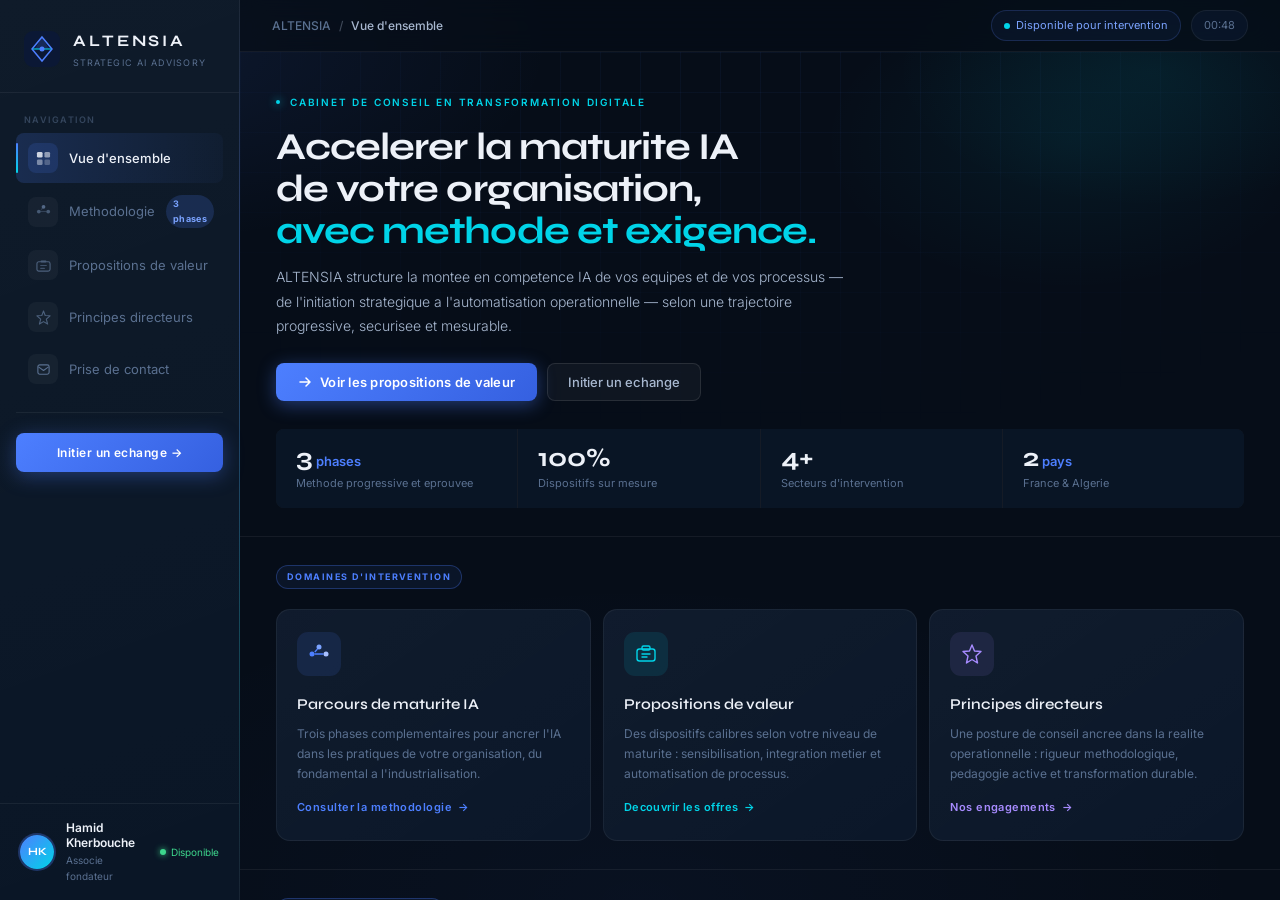
==== altensia_v2/index.html @ d97cfd28 "Add files via upload" ====
<!DOCTYPE html>
<html lang="fr">
<head>
  <meta charset="UTF-8" />
  <meta name="viewport" content="width=device-width, initial-scale=1.0" />
  <title>ALTENSIA — Intelligence Artificielle & Transformation Strategique</title>
  <meta name="description" content="Cabinet de conseil specialise en transformation digitale par l'intelligence artificielle. Accompagnement strategique, operationnel et pedagogique des organisations." />
  <link rel="preconnect" href="https://fonts.googleapis.com" />
  <link rel="preconnect" href="https://fonts.gstatic.com" crossorigin />
  <link href="https://fonts.googleapis.com/css2?family=Syne:wght@400;500;600;700;800&family=Inter:wght@300;400;500;600&display=swap" rel="stylesheet" />
  <link rel="stylesheet" href="style.css" />
</head>
<body>

  <!-- MOBILE HEADER -->
  <div class="mobile-header">
    <div class="mobile-logo">ALTENSIA</div>
    <button class="burger" onclick="toggleMobileMenu()" aria-label="Menu">
      <span></span><span></span><span></span>
    </button>
  </div>
  <div class="mobile-menu" id="mobile-menu">
    <div class="nav-item" onclick="goTo('accueil');closeMobileMenu()">
      <div class="nav-icon"><svg viewBox="0 0 16 16" fill="none"><rect x="1" y="1" width="6" height="6" rx="1.5" fill="currentColor" opacity="0.85"/><rect x="9" y="1" width="6" height="6" rx="1.5" fill="currentColor" opacity="0.55"/><rect x="1" y="9" width="6" height="6" rx="1.5" fill="currentColor" opacity="0.45"/><rect x="9" y="9" width="6" height="6" rx="1.5" fill="currentColor" opacity="0.25"/></svg></div>
      Vue d'ensemble
    </div>
    <div class="nav-item" onclick="goTo('parcours');closeMobileMenu()">
      <div class="nav-icon"><svg viewBox="0 0 16 16" fill="none"><circle cx="3" cy="8" r="2" fill="currentColor" opacity="0.7"/><circle cx="8" cy="3" r="2" fill="currentColor" opacity="0.9"/><circle cx="13" cy="8" r="2" fill="currentColor" opacity="0.7"/><line x1="5" y1="8" x2="11" y2="8" stroke="currentColor" stroke-width="1.2" opacity="0.4"/></svg></div>
      Methodologie
    </div>
    <div class="nav-item" onclick="goTo('offres');closeMobileMenu()">
      <div class="nav-icon"><svg viewBox="0 0 16 16" fill="none"><rect x="1" y="4" width="14" height="10" rx="2" stroke="currentColor" stroke-width="1.2" opacity="0.8"/><path d="M5 8h6M5 11h4" stroke="currentColor" stroke-width="1.2" stroke-linecap="round" opacity="0.6"/></svg></div>
      Propositions de valeur
    </div>
    <div class="nav-item" onclick="goTo('engagements');closeMobileMenu()">
      <div class="nav-icon"><svg viewBox="0 0 16 16" fill="none"><polygon points="8,1 9.8,5.8 15,6.2 11,9.8 12.4,15 8,12.4 3.6,15 5,9.8 1,6.2 6.2,5.8" stroke="currentColor" stroke-width="1.2" fill="none" opacity="0.8"/></svg></div>
      Principes directeurs
    </div>
    <div class="nav-item" onclick="goTo('contact');closeMobileMenu()">
      <div class="nav-icon"><svg viewBox="0 0 16 16" fill="none"><rect x="2" y="3" width="12" height="10" rx="2" stroke="currentColor" stroke-width="1.2"/><path d="M3 5.5L8 9L13 5.5" stroke="currentColor" stroke-width="1.2" stroke-linecap="round"/></svg></div>
      Prise de contact
    </div>
    <button class="mobile-menu-cta" onclick="goTo('contact');closeMobileMenu()">Initier un echange</button>
  </div>

  <div class="shell">

    <!-- SIDEBAR -->
    <nav class="sidebar">
      <div class="logo-zone" onclick="goTo('accueil')">
        <div class="logo-mark">
          <svg width="36" height="36" viewBox="0 0 36 36" fill="none">
            <rect width="36" height="36" rx="9" fill="#0B1835"/>
            <polygon points="18,6 28,18 18,30 8,18" fill="none" stroke="#4D7FFF" stroke-width="1.5"/>
            <polygon points="18,6 25,18 11,18" fill="#4D7FFF" opacity="0.18"/>
            <line x1="9" y1="18" x2="27" y2="18" stroke="#00D4E8" stroke-width="1.2" opacity="0.9"/>
            <circle cx="18" cy="18" r="2.5" fill="#4D7FFF"/>
          </svg>
        </div>
        <div>
          <div class="logo-name">ALTENSIA</div>
          <div class="logo-tagline">Strategic AI Advisory</div>
        </div>
      </div>

      <div class="nav-group">
        <div class="nav-group-label">Navigation</div>

        <div class="nav-item active" onclick="goTo('accueil',this)">
          <div class="nav-icon">
            <svg viewBox="0 0 16 16" fill="none"><rect x="1" y="1" width="6" height="6" rx="1.5" fill="currentColor" opacity="0.85"/><rect x="9" y="1" width="6" height="6" rx="1.5" fill="currentColor" opacity="0.55"/><rect x="1" y="9" width="6" height="6" rx="1.5" fill="currentColor" opacity="0.45"/><rect x="9" y="9" width="6" height="6" rx="1.5" fill="currentColor" opacity="0.25"/></svg>
          </div>
          Vue d'ensemble
        </div>

        <div class="nav-item" onclick="goTo('parcours',this)">
          <div class="nav-icon">
            <svg viewBox="0 0 16 16" fill="none"><circle cx="3" cy="8" r="2" fill="currentColor" opacity="0.7"/><circle cx="8" cy="3" r="2" fill="currentColor" opacity="0.9"/><circle cx="13" cy="8" r="2" fill="currentColor" opacity="0.7"/><line x1="5" y1="8" x2="11" y2="8" stroke="currentColor" stroke-width="1.2" opacity="0.4"/><line x1="5.5" y1="6" x2="7" y2="4.5" stroke="currentColor" stroke-width="1.2" opacity="0.4"/></svg>
          </div>
          Methodologie
          <span class="nav-badge">3 phases</span>
        </div>

        <div class="nav-item" onclick="goTo('offres',this)">
          <div class="nav-icon">
            <svg viewBox="0 0 16 16" fill="none"><rect x="1" y="4" width="14" height="10" rx="2" stroke="currentColor" stroke-width="1.2" opacity="0.8"/><path d="M5 8h6M5 11h4" stroke="currentColor" stroke-width="1.2" stroke-linecap="round" opacity="0.6"/><rect x="5" y="2" width="6" height="3" rx="1" fill="currentColor" opacity="0.4"/></svg>
          </div>
          Propositions de valeur
        </div>

        <div class="nav-item" onclick="goTo('engagements',this)">
          <div class="nav-icon">
            <svg viewBox="0 0 16 16" fill="none"><polygon points="8,1 9.8,5.8 15,6.2 11,9.8 12.4,15 8,12.4 3.6,15 5,9.8 1,6.2 6.2,5.8" stroke="currentColor" stroke-width="1.2" stroke-linejoin="round" fill="none" opacity="0.8"/></svg>
          </div>
          Principes directeurs
        </div>

        <div class="nav-item" onclick="goTo('contact',this)">
          <div class="nav-icon">
            <svg viewBox="0 0 16 16" fill="none"><rect x="2" y="3" width="12" height="10" rx="2" stroke="currentColor" stroke-width="1.2"/><path d="M3 5.5L8 9L13 5.5" stroke="currentColor" stroke-width="1.2" stroke-linecap="round" stroke-linejoin="round"/></svg>
          </div>
          Prise de contact
        </div>
      </div>

      <div class="sidebar-divider"></div>

      <button class="sidebar-cta" onclick="goTo('contact')">Initier un echange &rarr;</button>

      <div class="sidebar-footer">
        <div class="avatar">HK</div>
        <div>
          <div class="footer-name">Hamid Kherbouche</div>
          <div class="footer-role">Associe fondateur</div>
        </div>
        <div class="footer-status">Disponible</div>
      </div>
    </nav>

    <!-- MAIN -->
    <div class="main">

      <!-- TOPBAR -->
      <div class="topbar">
        <div class="topbar-breadcrumb">
          <span style="color:var(--muted)">ALTENSIA</span>
          <span class="sep">/</span>
          <span id="breadcrumb-page">Vue d'ensemble</span>
        </div>
        <div class="topbar-actions">
          <div class="topbar-pill">
            <div class="pulse"></div>
            Disponible pour intervention
          </div>
          <div class="topbar-pill" style="color:var(--muted);border-color:var(--line);">
            <span id="topbar-time">--:--</span>
          </div>
        </div>
      </div>

      <div class="content">

        <!-- ══════════════════════════════════
             PAGE : VUE D'ENSEMBLE
        ══════════════════════════════════ -->
        <div class="page active" id="page-accueil">

          <div class="hero">
            <div class="hero-mesh"></div>
            <div class="hero-glow"></div>
            <div class="hero-eyebrow">
              <div class="hero-eyebrow-dot"></div>
              Cabinet de conseil en transformation digitale
            </div>
            <h1 class="hero-title">
              Accelerer la maturite IA<br>
              de votre organisation,<br>
              <span class="accent-cyan">avec methode et exigence.</span>
            </h1>
            <p class="hero-sub">
              ALTENSIA structure la montee en competence IA de vos equipes et de vos processus — de l'initiation strategique a l'automatisation operationnelle — selon une trajectoire progressive, securisee et mesurable.
            </p>
            <div class="hero-actions">
              <button class="btn-primary" onclick="goTo('offres')">
                <svg width="14" height="14" viewBox="0 0 14 14" fill="none"><path d="M2 7h10M8 3l4 4-4 4" stroke="white" stroke-width="1.5" stroke-linecap="round" stroke-linejoin="round"/></svg>
                Voir les propositions de valeur
              </button>
              <button class="btn-ghost" onclick="goTo('contact')">Initier un echange</button>
            </div>
            <div class="hero-kpi">
              <div class="kpi-item">
                <div><span class="kpi-val">3</span><span class="kpi-unit"> phases</span></div>
                <div class="kpi-label">Methode progressive et eprouvee</div>
              </div>
              <div class="kpi-item">
                <div><span class="kpi-val">100%</span></div>
                <div class="kpi-label">Dispositifs sur mesure</div>
              </div>
              <div class="kpi-item">
                <div><span class="kpi-val">4+</span></div>
                <div class="kpi-label">Secteurs d'intervention</div>
              </div>
              <div class="kpi-item">
                <div><span class="kpi-val">2</span><span class="kpi-unit"> pays</span></div>
                <div class="kpi-label">France & Algerie</div>
              </div>
            </div>
          </div>

          <div class="section">
            <div class="sec-header">
              <div class="sec-tag">Domaines d'intervention</div>
            </div>
            <div class="grid-3">
              <div class="xcard c1" onclick="goTo('parcours')">
                <div class="xcard-ico" style="background:rgba(77,127,255,0.12);">
                  <svg width="22" height="22" viewBox="0 0 22 22" fill="none"><circle cx="4" cy="11" r="2.5" fill="#4D7FFF"/><circle cx="11" cy="4" r="2.5" fill="#7BA3FF"/><circle cx="18" cy="11" r="2.5" fill="#A8C0FF"/><line x1="6.5" y1="11" x2="15.5" y2="11" stroke="#4D7FFF" stroke-width="1.3"/><line x1="6.8" y1="9" x2="9.5" y2="6" stroke="#4D7FFF" stroke-width="1.3"/></svg>
                </div>
                <div class="xcard-title">Parcours de maturite IA</div>
                <div class="xcard-desc">Trois phases complementaires pour ancrer l'IA dans les pratiques de votre organisation, du fondamental a l'industrialisation.</div>
                <div class="xcard-cta" style="color:var(--primary);">Consulter la methodologie <span>&#8594;</span></div>
              </div>
              <div class="xcard c2" onclick="goTo('offres')">
                <div class="xcard-ico" style="background:rgba(0,212,232,0.10);">
                  <svg width="22" height="22" viewBox="0 0 22 22" fill="none"><rect x="2" y="6" width="18" height="12" rx="2.5" stroke="#00D4E8" stroke-width="1.4"/><path d="M7 11h8M7 14h5" stroke="#00D4E8" stroke-width="1.4" stroke-linecap="round"/><rect x="7" y="3" width="8" height="4" rx="1.5" fill="none" stroke="#00D4E8" stroke-width="1.4"/></svg>
                </div>
                <div class="xcard-title">Propositions de valeur</div>
                <div class="xcard-desc">Des dispositifs calibres selon votre niveau de maturite : sensibilisation, integration metier et automatisation de processus.</div>
                <div class="xcard-cta" style="color:var(--cyan);">Decouvrir les offres <span>&#8594;</span></div>
              </div>
              <div class="xcard c3" onclick="goTo('engagements')">
                <div class="xcard-ico" style="background:rgba(167,139,255,0.10);">
                  <svg width="22" height="22" viewBox="0 0 22 22" fill="none"><polygon points="11,2 13.5,8 20,8.5 15,13 16.5,20 11,16.5 5.5,20 7,13 2,8.5 8.5,8" stroke="#A78BFF" stroke-width="1.4" stroke-linejoin="round" fill="none"/></svg>
                </div>
                <div class="xcard-title">Principes directeurs</div>
                <div class="xcard-desc">Une posture de conseil ancree dans la realite operationnelle : rigueur methodologique, pedagogie active et transformation durable.</div>
                <div class="xcard-cta" style="color:#A78BFF;">Nos engagements <span>&#8594;</span></div>
              </div>
            </div>
          </div>

          <div class="section">
            <div class="sec-header">
              <div class="sec-tag">Approche strategique</div>
            </div>
            <div class="approach-card">
              <div class="approach-title">Une trajectoire de transformation progressive et securisee</div>
              <div class="approach-desc">
                ALTENSIA structure l'integration de l'IA comme un processus de transformation organisationnelle — pas comme un simple deploiement technologique. Chaque intervention est concue pour generer des effets durables sur les pratiques, les competences et la performance collective.
              </div>
              <div class="steps-row">
                <div class="step-item">
                  <div class="step-num" style="color:var(--primary);">01 &mdash; INITIATION</div>
                  <div class="step-name">Sensibilisation strategique</div>
                  <div class="step-sub">Comprendre & acculturer</div>
                </div>
                <div class="step-item" style="background:rgba(77,127,255,0.05);">
                  <div class="step-num" style="color:var(--cyan);">02 &mdash; INTEGRATION</div>
                  <div class="step-name">Inscription metier</div>
                  <div class="step-sub">Appliquer & mesurer</div>
                </div>
                <div class="step-item">
                  <div class="step-num" style="color:#A78BFF;">03 &mdash; AUTOMATISATION</div>
                  <div class="step-name">Industrialisation</div>
                  <div class="step-sub">Transformer & performer</div>
                </div>
              </div>
            </div>
          </div>

        </div>

        <!-- ══════════════════════════════════
             PAGE : METHODOLOGIE
        ══════════════════════════════════ -->
        <div class="page" id="page-parcours">

          <div class="hero" style="padding:30px 36px 24px;">
            <div class="hero-mesh"></div>
            <div class="hero-eyebrow"><div class="hero-eyebrow-dot"></div>Methodologie propriataire</div>
            <h1 class="hero-title" style="font-size:30px;">Le parcours IA en <span class="accent">3 phases</span> complementaires</h1>
            <p class="hero-sub" style="margin-bottom:0;">Une progression rigoureuse pour faire de l'IA un vecteur de comprehension, d'efficience et de transformation organisationnelle durable.</p>
          </div>

          <div class="section">
            <div class="sec-header"><div class="sec-tag">Phases de maturite</div></div>
            <div class="level-grid">

              <div class="level-card">
                <div class="level-head" style="border-top:3px solid var(--primary);">
                  <div class="level-head-glow" style="background:var(--primary);"></div>
                  <div class="level-num" style="color:var(--primary);">PHASE 01 &mdash; INITIATION</div>
                  <div class="level-name">Sensibilisation strategique</div>
                  <div class="level-desc">Poser les fondations cognitives et organisationnelles pour une adoption eclairee et securisee de l'IA.</div>
                </div>
                <div class="level-body">
                  <div class="deliverable"><div class="d-dot" style="background:var(--primary);"></div>Fondamentaux de l'intelligence artificielle appliquee</div>
                  <div class="deliverable"><div class="d-dot" style="background:var(--primary);"></div>Cartographie des usages a fort potentiel</div>
                  <div class="deliverable"><div class="d-dot" style="background:var(--primary);"></div>Cadre ethique, juridique et de gouvernance</div>
                  <div class="deliverable"><div class="d-dot" style="background:var(--primary);"></div>Premiers cas d'usage securises et documentes</div>
                </div>
                <div class="level-foot">
                  <div class="level-badge" style="background:rgba(77,127,255,0.12);color:var(--primary-2);">
                    <svg width="10" height="10" viewBox="0 0 10 10" fill="none"><circle cx="5" cy="5" r="4" stroke="currentColor" stroke-width="1.2"/></svg>
                    Niveau 1 — Fondations
                  </div>
                </div>
              </div>

              <div class="level-card featured">
                <div class="level-head" style="border-top:3px solid var(--cyan);">
                  <div class="level-head-glow" style="background:var(--cyan);"></div>
                  <div class="level-num" style="color:var(--cyan);">PHASE 02 &mdash; INTEGRATION</div>
                  <div class="level-name">Inscription metier</div>
                  <div class="level-desc">Ancrer l'IA dans les processus operationnels de facon concrete, maitrisee et generatrice de valeur mesurable.</div>
                </div>
                <div class="level-body">
                  <div class="deliverable"><div class="d-dot" style="background:var(--cyan);"></div>Identification des taches a haute valeur ajoutee IA</div>
                  <div class="deliverable"><div class="d-dot" style="background:var(--cyan);"></div>Co-construction de cas d'usage metiers</div>
                  <div class="deliverable"><div class="d-dot" style="background:var(--cyan);"></div>Gains de productivite individuels et collectifs</div>
                  <div class="deliverable"><div class="d-dot" style="background:var(--cyan);"></div>Protocoles d'usage encadres et auditables</div>
                </div>
                <div class="level-foot">
                  <div class="level-badge" style="background:rgba(0,212,232,0.12);color:var(--cyan-2);">
                    <svg width="10" height="10" viewBox="0 0 10 10" fill="none"><circle cx="5" cy="5" r="4" stroke="currentColor" stroke-width="1.2"/><circle cx="5" cy="5" r="2" fill="currentColor"/></svg>
                    Niveau 2 — Integration
                  </div>
                </div>
              </div>

              <div class="level-card">
                <div class="level-head" style="border-top:3px solid #A78BFF;">
                  <div class="level-head-glow" style="background:#A78BFF;"></div>
                  <div class="level-num" style="color:#A78BFF;">PHASE 03 &mdash; AUTOMATISATION</div>
                  <div class="level-name">Industrialisation IA</div>
                  <div class="level-desc">Transformer les processus structurants en leviers durables de performance, de qualite et d'efficience operationnelle.</div>
                </div>
                <div class="level-body">
                  <div class="deliverable"><div class="d-dot" style="background:#A78BFF;"></div>Identification des processus automatisables prioritaires</div>
                  <div class="deliverable"><div class="d-dot" style="background:#A78BFF;"></div>Architecture de workflows intelligents et supervises</div>
                  <div class="deliverable"><div class="d-dot" style="background:#A78BFF;"></div>Dispositifs de mesure des gains et KPIs</div>
                  <div class="deliverable"><div class="d-dot" style="background:#A78BFF;"></div>Plan de deploiement et de montee en charge</div>
                </div>
                <div class="level-foot">
                  <div class="level-badge" style="background:rgba(167,139,255,0.12);color:#C4B0FF;">
                    <svg width="10" height="10" viewBox="0 0 10 10" fill="none"><polygon points="5,1 9,9 1,9" stroke="currentColor" stroke-width="1.2" fill="none"/></svg>
                    Niveau 3 — Industrialisation
                  </div>
                </div>
              </div>

            </div>

            <div class="maturity-track">
              <div class="maturity-seg">
                <div class="maturity-label" style="color:var(--primary);">Initiation</div>
                <div class="maturity-sub">Comprendre & poser les bases</div>
              </div>
              <div class="maturity-arrow">&#8250;</div>
              <div class="maturity-seg" style="background:rgba(0,212,232,0.04);">
                <div class="maturity-label" style="color:var(--cyan);">Integration</div>
                <div class="maturity-sub">Inscrire dans les metiers</div>
              </div>
              <div class="maturity-arrow">&#8250;</div>
              <div class="maturity-seg">
                <div class="maturity-label" style="color:#A78BFF;">Automatisation</div>
                <div class="maturity-sub">Industrialiser & performer</div>
              </div>
            </div>
          </div>

        </div>

        <!-- ══════════════════════════════════
             PAGE : PROPOSITIONS DE VALEUR
        ══════════════════════════════════ -->
        <div class="page" id="page-offres">

          <div class="hero" style="padding:30px 36px 24px;">
            <div class="hero-mesh"></div>
            <div class="hero-eyebrow"><div class="hero-eyebrow-dot"></div>Propositions de valeur</div>
            <h1 class="hero-title" style="font-size:30px;">Choisissez votre <span class="accent">niveau d'engagement</span></h1>
            <p class="hero-sub" style="margin-bottom:0;">Chaque dispositif est calibre en fonction de votre maturite IA et peut s'inscrire dans un parcours d'acceleration sur mesure.</p>
          </div>

          <div class="section">
            <div class="sec-header"><div class="sec-tag">3 dispositifs</div></div>
            <div class="offer-grid">

              <div class="offer-card">
                <div class="offer-head">
                  <div class="offer-tier" style="color:var(--primary-2);">DISPOSITIF 01</div>
                  <div class="offer-name">Initiation</div>
                  <div class="offer-tagline">Construire les fondations cognitives et organisationnelles d'une adoption eclairee de l'IA</div>
                </div>
                <div class="offer-body">
                  <div class="deliverable-check"><div class="check-ico" style="background:rgba(77,127,255,0.15);color:var(--primary);">&#10003;</div>Fondamentaux et taxonomie de l'IA</div>
                  <div class="deliverable-check"><div class="check-ico" style="background:rgba(77,127,255,0.15);color:var(--primary);">&#10003;</div>Sensibilisation et acculturation des equipes</div>
                  <div class="deliverable-check"><div class="check-ico" style="background:rgba(77,127,255,0.15);color:var(--primary);">&#10003;</div>Detection des opportunites terrain</div>
                  <div class="deliverable-check"><div class="check-ico" style="background:rgba(77,127,255,0.15);color:var(--primary);">&#10003;</div>Cadre ethique et conformite</div>
                </div>
                <div class="offer-foot">
                  <button class="btn-offer-ghost" onclick="goTo('contact')">En savoir plus</button>
                </div>
              </div>

              <div class="offer-card featured">
                <div class="offer-head">
                  <div class="offer-most">Dispositif le plus sollicite</div>
                  <div class="offer-tier" style="color:white;background:var(--primary);display:inline-block;padding:3px 10px;border-radius:20px;font-size:9px;">DISPOSITIF 02</div>
                  <div class="offer-name" style="margin-top:8px;">Integration</div>
                  <div class="offer-tagline">Faire de l'IA un levier concret d'efficience et de creation de valeur dans les pratiques metier</div>
                </div>
                <div class="offer-body">
                  <div class="deliverable-check"><div class="check-ico" style="background:rgba(0,212,232,0.12);color:var(--cyan);">&#10003;</div>Identification des usages a fort ROI</div>
                  <div class="deliverable-check"><div class="check-ico" style="background:rgba(0,212,232,0.12);color:var(--cyan);">&#10003;</div>Co-construction de cas d'usage metiers</div>
                  <div class="deliverable-check"><div class="check-ico" style="background:rgba(0,212,232,0.12);color:var(--cyan);">&#10003;</div>Gain de productivite individuel et collectif</div>
                  <div class="deliverable-check"><div class="check-ico" style="background:rgba(0,212,232,0.12);color:var(--cyan);">&#10003;</div>Protocoles d'usage encadres et mesures</div>
                </div>
                <div class="offer-foot">
                  <button class="btn-offer-primary" onclick="goTo('contact')">Engager ce parcours</button>
                </div>
              </div>

              <div class="offer-card">
                <div class="offer-head">
                  <div class="offer-tier" style="color:#C4B0FF;">DISPOSITIF 03</div>
                  <div class="offer-name">Automatisation</div>
                  <div class="offer-tagline">Industrialiser les processus a fort potentiel en leviers durables de performance et de competitivite</div>
                </div>
                <div class="offer-body">
                  <div class="deliverable-check"><div class="check-ico" style="background:rgba(167,139,255,0.12);color:#A78BFF;">&#10003;</div>Audit des processus automatisables</div>
                  <div class="deliverable-check"><div class="check-ico" style="background:rgba(167,139,255,0.12);color:#A78BFF;">&#10003;</div>Architecture de workflows intelligents</div>
                  <div class="deliverable-check"><div class="check-ico" style="background:rgba(167,139,255,0.12);color:#A78BFF;">&#10003;</div>Dispositifs de mesure et KPIs</div>
                  <div class="deliverable-check"><div class="check-ico" style="background:rgba(167,139,255,0.12);color:#A78BFF;">&#10003;</div>Plan de deploiement et de gouvernance</div>
                </div>
                <div class="offer-foot">
                  <button class="btn-offer-ghost" onclick="goTo('contact')">En savoir plus</button>
                </div>
              </div>

            </div>
          </div>

        </div>

        <!-- ══════════════════════════════════
             PAGE : PRINCIPES DIRECTEURS
        ══════════════════════════════════ -->
        <div class="page" id="page-engagements">

          <div class="hero" style="padding:30px 36px 24px;">
            <div class="hero-mesh"></div>
            <div class="hero-eyebrow"><div class="hero-eyebrow-dot"></div>Posture de conseil</div>
            <h1 class="hero-title" style="font-size:30px;">Ce qui nous <span class="accent">distingue</span></h1>
            <p class="hero-sub" style="margin-bottom:0;">Une approche de conseil rigoureuse, structuree autour de l'impact operationnel reel et de la transformation durable des organisations.</p>
          </div>

          <div class="section">
            <div class="sec-header"><div class="sec-tag">Nos engagements</div></div>
            <div class="eng-grid">

              <div class="eng-card" style="--eng-color:var(--primary);">
                <div class="eng-ico" style="background:rgba(77,127,255,0.10);">
                  <svg width="20" height="20" viewBox="0 0 20 20" fill="none"><rect x="2" y="4" width="16" height="12" rx="2" stroke="#4D7FFF" stroke-width="1.4"/><path d="M6 9h8M6 12h5" stroke="#4D7FFF" stroke-width="1.4" stroke-linecap="round"/></svg>
                </div>
                <div>
                  <div class="eng-name">Pedagogie operationnelle</div>
                  <div class="eng-desc">Nos interventions allient rigueur strategique et pragmatisme operationnel. Chaque livrable est actionnable immediatement par vos equipes.</div>
                </div>
              </div>

              <div class="eng-card" style="--eng-color:var(--cyan);">
                <div class="eng-ico" style="background:rgba(0,212,232,0.08);">
                  <svg width="20" height="20" viewBox="0 0 20 20" fill="none"><path d="M10 2L18 18H2L10 2Z" stroke="#00D4E8" stroke-width="1.4" stroke-linejoin="round"/><path d="M10 8v5" stroke="#00D4E8" stroke-width="1.4" stroke-linecap="round"/><circle cx="10" cy="15" r="0.8" fill="#00D4E8"/></svg>
                </div>
                <div>
                  <div class="eng-name">Adoption progressive et securisee</div>
                  <div class="eng-desc">Nous concevons des trajectoires de transformation qui respectent le rythme de vos organisations, sans disruption des pratiques etablies.</div>
                </div>
              </div>

              <div class="eng-card" style="--eng-color:#A78BFF;">
                <div class="eng-ico" style="background:rgba(167,139,255,0.08);">
                  <svg width="20" height="20" viewBox="0 0 20 20" fill="none"><circle cx="10" cy="10" r="7" stroke="#A78BFF" stroke-width="1.4"/><path d="M7 10l2.5 2.5L13 8" stroke="#A78BFF" stroke-width="1.4" stroke-linecap="round" stroke-linejoin="round"/></svg>
                </div>
                <div>
                  <div class="eng-name">Alignement strategique terrain</div>
                  <div class="eng-desc">Chaque dispositif est construit sur une comprehension fine de vos enjeux reels, de votre culture organisationnelle et de vos contraintes operationnelles.</div>
                </div>
              </div>

              <div class="eng-card" style="--eng-color:var(--amber);">
                <div class="eng-ico" style="background:rgba(245,166,35,0.08);">
                  <svg width="20" height="20" viewBox="0 0 20 20" fill="none"><path d="M10 2C6 2 2 6 2 10s4 8 8 8 8-4 8-8" stroke="#F5A623" stroke-width="1.4" stroke-linecap="round"/><path d="M14 2l4 4-4 4" stroke="#F5A623" stroke-width="1.4" stroke-linecap="round" stroke-linejoin="round"/></svg>
                </div>
                <div>
                  <div class="eng-name">Transformation organisationnelle durable</div>
                  <div class="eng-desc">Notre ambition n'est pas la formation ponctuelle, mais l'ancrage durable de nouvelles capacites organisationnelles et de nouveaux modes de travail.</div>
                </div>
              </div>

            </div>

            <div class="cta-strip">
              <div class="cta-text">Pret a construire un <strong>dispositif d'acceleration IA</strong> aligne sur vos enjeux strategiques et votre niveau de maturite ?</div>
              <button class="btn-primary" onclick="goTo('contact')">Initier un echange &rarr;</button>
            </div>
          </div>

        </div>

        <!-- ══════════════════════════════════
             PAGE : PRISE DE CONTACT
        ══════════════════════════════════ -->
        <div class="page" id="page-contact">

          <div class="hero" style="padding:30px 36px 24px;">
            <div class="hero-mesh"></div>
            <div class="hero-eyebrow"><div class="hero-eyebrow-dot"></div>Prise de contact</div>
            <h1 class="hero-title" style="font-size:30px;">Construisons votre <span class="accent">dispositif ensemble</span></h1>
            <p class="hero-sub" style="margin-bottom:0;">Decrivez votre contexte organisationnel et vos enjeux — nous revenons vers vous sous 24 heures avec une proposition adaptee.</p>
          </div>

          <div class="section">
            <div class="sec-header"><div class="sec-tag">Contact direct</div></div>
            <div class="contact-layout">

              <div class="contact-info">
                <div class="contact-info-hero">
                  <div class="contact-av">
                    <svg width="24" height="24" viewBox="0 0 38 38" fill="none"><polygon points="19,7 30,19 19,31 8,19" fill="none" stroke="#4D7FFF" stroke-width="1.5"/><polygon points="19,7 26,19 12,19" fill="#4D7FFF" opacity="0.28"/><line x1="10" y1="19" x2="28" y2="19" stroke="#00D4E8" stroke-width="1.2" opacity="0.9"/><circle cx="19" cy="19" r="2.2" fill="#4D7FFF"/></svg>
                  </div>
                  <div>
                    <div class="contact-name">Hamid Kherbouche</div>
                    <div class="contact-role">Associe fondateur &mdash; ALTENSIA</div>
                  </div>
                </div>
                <div class="contact-rows">
                  <div class="contact-row">
                    <div><div class="contact-lbl">Email professionnel</div><div class="contact-val">hamid.kherbouche@altensia.fr</div></div>
                  </div>
                  <div class="contact-row">
                    <div><div class="contact-lbl">Mobile France</div><div class="contact-val">+33 6 58 08 99 82</div></div>
                  </div>
                  <div class="contact-row">
                    <div><div class="contact-lbl">Mobile Algerie</div><div class="contact-val">+213 557 66 17 38</div></div>
                  </div>
                  <div class="contact-row">
                    <div><div class="contact-lbl">Site institutionnel</div><div class="contact-val">www.altensia.fr</div></div>
                  </div>
                  <div class="contact-row">
                    <div><div class="contact-lbl">Zones d'intervention</div><div class="contact-val">France &mdash; Algerie &mdash; International</div></div>
                  </div>
                </div>
              </div>

              <div class="contact-form">
                <div class="form-title">Soumettre une demande</div>
                <form id="contact-form">
                  <label class="field-label">Interlocuteur</label>
                  <input class="field-input" name="name" type="text" placeholder="Nom et prenom" required />
                  <label class="field-label">Adresse electronique</label>
                  <input class="field-input" name="email" type="email" placeholder="email@organisation.fr" required />
                  <label class="field-label">Organisation</label>
                  <input class="field-input" name="organization" type="text" placeholder="Nom de votre organisation" />
                  <label class="field-label">Nature de la demande</label>
                  <textarea class="field-textarea" name="message" placeholder="Decrivez votre contexte organisationnel, vos enjeux IA et le dispositif recherche..." required></textarea>
                  <input type="text" name="website" class="honeypot" tabindex="-1" autocomplete="off" />
                  <button class="btn-primary" style="width:100%;padding:12px;justify-content:center;" type="submit">
                    Transmettre la demande
                  </button>
                  <div id="form-status" class="form-status" aria-live="polite"></div>
                </form>
              </div>

            </div>
          </div>

        </div>

      </div>
    </div>
  </div>

  <script src="main.js"></script>
</body>
</html>
---- altensia_v2/style.css ----
@import url('https://fonts.googleapis.com/css2?family=Syne:wght@400;500;600;700;800&family=Inter:wght@300;400;500;600&display=swap');

*, *::before, *::after { box-sizing: border-box; margin: 0; padding: 0; }

:root {
  --bg:         #060D18;
  --bg-2:       #091525;
  --bg-3:       #0C1C30;
  --panel:      #0A1628;
  --panel-2:    #0D1E35;
  --glass:      rgba(12,28,48,0.82);
  --line:       rgba(255,255,255,0.06);
  --line-2:     rgba(92,132,255,0.20);
  --primary:    #4D7FFF;
  --primary-2:  #7BA3FF;
  --cyan:       #00D4E8;
  --cyan-2:     #6EE7F2;
  --amber:      #F5A623;
  --text:       #EDF1F8;
  --text-soft:  #A8B8D0;
  --muted:      #5A7090;
  --radius-sm:  8px;
  --radius:     14px;
  --radius-lg:  20px;
  --font-display: 'Syne', sans-serif;
  --font-body:    'Inter', sans-serif;
  --transition:   .32s cubic-bezier(.4,0,.2,1);
}

html, body { height: 100%; background: var(--bg); color: var(--text); font-family: var(--font-body); font-size: 14px; line-height: 1.6; }
body { overflow: hidden; }

/* ── SHELL ── */
.shell {
  display: flex; height: 100vh;
  background:
    radial-gradient(ellipse 60% 40% at 10% 5%, rgba(77,127,255,0.10) 0%, transparent 55%),
    radial-gradient(ellipse 40% 30% at 90% 8%, rgba(0,212,232,0.07) 0%, transparent 50%),
    radial-gradient(ellipse 80% 60% at 50% 100%, rgba(77,127,255,0.04) 0%, transparent 60%),
    var(--bg);
}

/* ── SIDEBAR ── */
.sidebar {
  width: 240px; flex-shrink: 0;
  background: linear-gradient(160deg, rgba(255,255,255,0.025) 0%, rgba(255,255,255,0.005) 100%), var(--bg-2);
  border-right: 1px solid var(--line);
  display: flex; flex-direction: column;
  backdrop-filter: blur(20px);
  position: relative; z-index: 10;
}
.sidebar::after {
  content: ''; position: absolute; top: 0; right: -1px; bottom: 0; width: 1px;
  background: linear-gradient(to bottom, transparent, rgba(77,127,255,0.3) 30%, rgba(0,212,232,0.2) 70%, transparent);
}

.logo-zone {
  padding: 28px 24px 22px; cursor: pointer;
  display: flex; align-items: center; gap: 13px;
  border-bottom: 1px solid var(--line);
  transition: background var(--transition);
}
.logo-zone:hover { background: rgba(77,127,255,0.04); }
.logo-mark {
  width: 36px; height: 36px; flex-shrink: 0; position: relative;
}
.logo-name {
  font-family: var(--font-display);
  font-size: 16px; font-weight: 700; letter-spacing: 0.18em;
  color: var(--text); text-transform: uppercase;
}
.logo-tagline { font-size: 9px; color: var(--muted); letter-spacing: 0.12em; text-transform: uppercase; margin-top: 2px; }

.nav-group { padding: 20px 16px 8px; }
.nav-group-label {
  font-size: 9px; font-weight: 600; text-transform: uppercase;
  letter-spacing: 0.16em; color: rgba(90,112,144,0.5);
  padding: 0 8px; margin-bottom: 6px;
}
.nav-item {
  display: flex; align-items: center; gap: 11px;
  padding: 10px 12px; border-radius: var(--radius-sm);
  font-size: 13px; font-weight: 400; color: var(--muted);
  cursor: pointer; position: relative;
  transition: all var(--transition);
  margin-bottom: 2px;
}
.nav-item:hover { background: rgba(77,127,255,0.08); color: var(--text-soft); }
.nav-item.active {
  background: linear-gradient(90deg, rgba(77,127,255,0.18), rgba(77,127,255,0.04));
  color: var(--text); font-weight: 500;
}
.nav-item.active::before {
  content: ''; position: absolute; left: 0; top: 20%; bottom: 20%;
  width: 2px; border-radius: 2px;
  background: linear-gradient(to bottom, var(--primary), var(--cyan));
}
.nav-icon {
  width: 30px; height: 30px; border-radius: 8px;
  display: flex; align-items: center; justify-content: center;
  background: rgba(255,255,255,0.04); flex-shrink: 0;
  transition: background var(--transition);
}
.nav-item.active .nav-icon { background: rgba(77,127,255,0.15); }
.nav-icon svg { width: 15px; height: 15px; color: currentColor; }
.nav-badge {
  margin-left: auto; font-size: 9px; font-weight: 700;
  padding: 2px 7px; border-radius: 20px;
  background: rgba(77,127,255,0.18); color: var(--primary-2);
  letter-spacing: 0.04em;
}

.sidebar-divider { height: 1px; background: var(--line); margin: 8px 16px; }

.sidebar-cta {
  margin: 12px 16px 0; padding: 12px 16px; border: none; border-radius: var(--radius-sm);
  background: linear-gradient(135deg, var(--primary) 0%, #3560e0 100%);
  color: white; font-family: var(--font-body); font-size: 12px; font-weight: 600;
  cursor: pointer; letter-spacing: 0.04em;
  box-shadow: 0 4px 20px rgba(77,127,255,0.35);
  transition: all var(--transition);
}
.sidebar-cta:hover { transform: translateY(-1px); box-shadow: 0 6px 28px rgba(77,127,255,0.5); }

.sidebar-footer {
  margin-top: auto; padding: 16px 20px;
  border-top: 1px solid var(--line);
  display: flex; align-items: center; gap: 12px;
}
.avatar {
  width: 34px; height: 34px; border-radius: 50%; flex-shrink: 0;
  background: linear-gradient(135deg, var(--primary), var(--cyan));
  display: flex; align-items: center; justify-content: center;
  font-family: var(--font-display); font-size: 11px; font-weight: 700; color: white;
  box-shadow: 0 0 0 2px rgba(77,127,255,0.3);
}
.footer-name { font-size: 12px; font-weight: 600; color: var(--text); line-height: 1.3; }
.footer-role { font-size: 10px; color: var(--muted); margin-top: 1px; }
.footer-status {
  margin-left: auto; display: flex; align-items: center; gap: 5px;
  font-size: 10px; color: #3DD68C;
}
.footer-status::before { content: ''; width: 6px; height: 6px; border-radius: 50%; background: #3DD68C; box-shadow: 0 0 6px #3DD68C; }

/* ── MAIN ── */
.main { flex: 1; display: flex; flex-direction: column; min-width: 0; overflow: hidden; }

/* ── TOP BAR ── */
.topbar {
  display: flex; align-items: center; justify-content: space-between;
  padding: 0 32px; height: 52px; flex-shrink: 0;
  background: rgba(6,13,24,0.7);
  border-bottom: 1px solid var(--line);
  backdrop-filter: blur(12px);
  position: relative; z-index: 5;
}
.topbar-breadcrumb {
  display: flex; align-items: center; gap: 8px;
  font-size: 12px; color: var(--muted);
}
.topbar-breadcrumb span { color: var(--text-soft); font-weight: 500; }
.topbar-breadcrumb .sep { opacity: 0.35; }
.topbar-actions { display: flex; align-items: center; gap: 10px; }
.topbar-pill {
  display: flex; align-items: center; gap: 6px; padding: 6px 12px;
  border: 1px solid var(--line-2); border-radius: 20px;
  font-size: 11px; color: var(--primary-2); background: rgba(77,127,255,0.06);
  cursor: pointer; transition: all var(--transition);
}
.topbar-pill:hover { background: rgba(77,127,255,0.14); }
.pulse { width: 6px; height: 6px; border-radius: 50%; background: var(--cyan); animation: pulse 2s infinite; }
@keyframes pulse { 0%,100%{ box-shadow: 0 0 0 0 rgba(0,212,232,.5); } 50%{ box-shadow: 0 0 0 5px rgba(0,212,232,0); } }

/* ── CONTENT ── */
.content { flex: 1; overflow-y: auto; overflow-x: hidden; scroll-behavior: smooth; }
.content::-webkit-scrollbar { width: 4px; }
.content::-webkit-scrollbar-track { background: transparent; }
.content::-webkit-scrollbar-thumb { background: rgba(255,255,255,0.07); border-radius: 4px; }

/* ── PAGE TRANSITIONS ── */
.page { display: none; animation: none; }
.page.active { display: block; animation: pageIn var(--transition) both; }
.page.exit { animation: pageOut .2s ease both; }
@keyframes pageIn {
  from { opacity: 0; transform: translateY(12px); }
  to   { opacity: 1; transform: translateY(0); }
}
@keyframes pageOut {
  from { opacity: 1; transform: translateY(0); }
  to   { opacity: 0; transform: translateY(-8px); }
}

/* ── HERO ── */
.hero {
  padding: 36px 36px 28px;
  border-bottom: 1px solid var(--line);
  position: relative; overflow: hidden;
}
.hero-mesh {
  position: absolute; inset: 0; pointer-events: none;
  background-image:
    linear-gradient(rgba(77,127,255,0.06) 1px, transparent 1px),
    linear-gradient(90deg, rgba(77,127,255,0.06) 1px, transparent 1px);
  background-size: 40px 40px;
  mask-image: radial-gradient(ellipse 80% 80% at 50% 0%, black, transparent);
}
.hero-glow {
  position: absolute; top: -60px; right: -40px;
  width: 500px; height: 300px; pointer-events: none;
  background: radial-gradient(ellipse, rgba(0,212,232,0.06) 0%, transparent 70%);
}
.hero-eyebrow {
  position: relative; display: inline-flex; align-items: center; gap: 10px;
  font-size: 10px; font-weight: 600; color: var(--cyan);
  letter-spacing: 0.18em; text-transform: uppercase; margin-bottom: 16px;
}
.hero-eyebrow-dot { width: 4px; height: 4px; border-radius: 50%; background: var(--cyan); box-shadow: 0 0 8px var(--cyan); }
.hero-title {
  position: relative;
  font-family: var(--font-display);
  font-size: 38px; line-height: 1.1; font-weight: 700;
  letter-spacing: -0.025em; color: var(--text); max-width: 820px; margin-bottom: 14px;
}
.hero-title .accent { color: var(--primary-2); }
.hero-title .accent-cyan { color: var(--cyan); }
.hero-sub {
  position: relative; font-size: 14px; line-height: 1.75;
  color: var(--text-soft); max-width: 580px; margin-bottom: 24px; font-weight: 300;
}
.hero-actions { position: relative; display: flex; gap: 10px; flex-wrap: wrap; }

/* BUTTONS */
.btn-primary {
  display: inline-flex; align-items: center; gap: 8px;
  padding: 11px 22px; border-radius: var(--radius-sm); border: none;
  background: linear-gradient(135deg, var(--primary), #3560e0);
  color: white; font-family: var(--font-body); font-size: 13px; font-weight: 600;
  cursor: pointer; letter-spacing: 0.02em;
  box-shadow: 0 4px 18px rgba(77,127,255,0.4);
  transition: all var(--transition); position: relative; overflow: hidden;
}
.btn-primary::after {
  content: ''; position: absolute; inset: 0;
  background: linear-gradient(135deg, rgba(255,255,255,0.1), transparent);
  opacity: 0; transition: opacity var(--transition);
}
.btn-primary:hover { transform: translateY(-2px); box-shadow: 0 8px 28px rgba(77,127,255,0.55); }
.btn-primary:hover::after { opacity: 1; }
.btn-primary:active { transform: translateY(0) scale(0.98); }

.btn-ghost {
  display: inline-flex; align-items: center; gap: 8px;
  padding: 10px 20px; border-radius: var(--radius-sm);
  background: rgba(255,255,255,0.04); border: 1px solid rgba(255,255,255,0.1);
  color: var(--text-soft); font-family: var(--font-body); font-size: 13px; font-weight: 500;
  cursor: pointer; transition: all var(--transition);
}
.btn-ghost:hover { background: rgba(255,255,255,0.08); border-color: rgba(255,255,255,0.18); color: var(--text); }
.btn-ghost:active { transform: scale(0.98); }

/* HERO STATS */
.hero-kpi {
  position: relative; display: grid; grid-template-columns: repeat(4, minmax(0,1fr));
  gap: 1px; margin-top: 28px; padding-top: 0;
  background: var(--line); border-radius: var(--radius-sm); overflow: hidden;
}
.kpi-item {
  padding: 16px 20px;
  background: var(--bg-2);
  transition: background var(--transition);
}
.kpi-item:hover { background: var(--bg-3); }
.kpi-val {
  font-family: var(--font-display);
  font-size: 26px; font-weight: 700; color: var(--text); line-height: 1;
}
.kpi-unit { font-size: 13px; color: var(--primary); font-weight: 600; }
.kpi-label { margin-top: 4px; font-size: 11px; color: var(--muted); line-height: 1.4; }

/* SECTIONS */
.section { padding: 28px 36px; border-bottom: 1px solid var(--line); }
.sec-header { display: flex; align-items: center; gap: 12px; margin-bottom: 20px; }
.sec-tag {
  font-size: 9px; font-weight: 700; text-transform: uppercase;
  letter-spacing: 0.16em; color: var(--primary);
  padding: 4px 10px; border: 1px solid rgba(77,127,255,0.3);
  border-radius: 20px; background: rgba(77,127,255,0.07);
}
.sec-title {
  font-family: var(--font-display);
  font-size: 15px; font-weight: 600; color: var(--text-soft);
}

/* CARDS GRID */
.grid-3 { display: grid; grid-template-columns: repeat(3, minmax(0,1fr)); gap: 12px; }
.grid-2 { display: grid; grid-template-columns: repeat(2, minmax(0,1fr)); gap: 12px; }

/* XCARD */
.xcard {
  background: linear-gradient(145deg, rgba(255,255,255,0.025), rgba(255,255,255,0.005));
  background-color: var(--panel);
  border: 1px solid var(--line);
  border-radius: var(--radius);
  padding: 22px 20px; cursor: pointer;
  position: relative; overflow: hidden;
  transition: all var(--transition);
}
.xcard::before {
  content: ''; position: absolute; inset: 0 0 auto 0; height: 2px;
  background: linear-gradient(90deg, transparent, var(--accent-color, var(--primary)), transparent);
  opacity: 0; transition: opacity var(--transition);
}
.xcard:hover { border-color: rgba(77,127,255,0.25); transform: translateY(-3px); box-shadow: 0 12px 40px rgba(0,0,0,0.3); }
.xcard:hover::before { opacity: 1; }
.xcard:active { transform: translateY(-1px) scale(0.99); }
.xcard.c1 { --accent-color: var(--primary); }
.xcard.c2 { --accent-color: var(--cyan); }
.xcard.c3 { --accent-color: #A78BFF; }
.xcard-ico {
  width: 44px; height: 44px; border-radius: 11px;
  margin-bottom: 16px;
  display: flex; align-items: center; justify-content: center;
}
.xcard-title { font-family: var(--font-display); font-size: 15px; font-weight: 600; color: var(--text); margin-bottom: 8px; }
.xcard-desc { font-size: 12px; color: var(--muted); line-height: 1.65; }
.xcard-cta { display: inline-flex; align-items: center; gap: 6px; margin-top: 16px; font-size: 11px; font-weight: 600; letter-spacing: 0.04em; transition: gap var(--transition); }
.xcard:hover .xcard-cta { gap: 10px; }

/* APPROACH */
.approach-card {
  background: var(--panel);
  border: 1px solid var(--line);
  border-radius: var(--radius); padding: 24px 28px;
  position: relative; overflow: hidden;
}
.approach-card::before {
  content: ''; position: absolute; left: 0; top: 0; bottom: 0; width: 3px;
  background: linear-gradient(to bottom, var(--primary), var(--cyan));
}
.approach-title { font-family: var(--font-display); font-size: 17px; font-weight: 600; color: var(--text); margin-bottom: 10px; }
.approach-desc { font-size: 13px; line-height: 1.75; color: var(--text-soft); max-width: 640px; margin-bottom: 22px; font-weight: 300; }
.steps-row { display: grid; grid-template-columns: repeat(3, minmax(0,1fr)); gap: 1px; background: var(--line); border-radius: var(--radius-sm); overflow: hidden; }
.step-item { padding: 14px 18px; background: var(--bg-3); transition: background var(--transition); }
.step-item:hover { background: rgba(77,127,255,0.07); }
.step-num { font-size: 10px; font-weight: 700; margin-bottom: 6px; letter-spacing: 0.06em; }
.step-name { font-family: var(--font-display); font-size: 13px; font-weight: 600; color: var(--text); margin-bottom: 2px; }
.step-sub { font-size: 11px; color: var(--muted); }

/* PARCOURS */
.level-grid { display: grid; grid-template-columns: repeat(3, minmax(0,1fr)); gap: 12px; margin-bottom: 16px; }
.level-card {
  background: var(--panel); border: 1px solid var(--line);
  border-radius: var(--radius); overflow: hidden;
  display: flex; flex-direction: column;
  transition: all var(--transition);
}
.level-card:hover { border-color: rgba(77,127,255,0.2); transform: translateY(-3px); box-shadow: 0 16px 40px rgba(0,0,0,0.25); }
.level-card:active { transform: translateY(-1px) scale(0.99); }
.level-card.featured { border-color: rgba(0,212,232,0.25); box-shadow: 0 0 0 1px rgba(0,212,232,0.08) inset; }
.level-head { padding: 20px 20px 16px; border-bottom: 1px solid var(--line); position: relative; overflow: hidden; }
.level-head-glow { position: absolute; top: -30px; right: -30px; width: 100px; height: 100px; border-radius: 50%; opacity: 0.08; }
.level-num { font-size: 9px; font-weight: 700; letter-spacing: 0.14em; margin-bottom: 10px; }
.level-name { font-family: var(--font-display); font-size: 16px; font-weight: 700; color: var(--text); margin-bottom: 8px; }
.level-desc { font-size: 12px; color: var(--muted); line-height: 1.6; }
.level-body { padding: 16px 20px; flex: 1; }
.deliverable {
  display: flex; align-items: flex-start; gap: 10px;
  font-size: 12px; color: var(--text-soft); margin-bottom: 10px; line-height: 1.5;
}
.deliverable:last-child { margin-bottom: 0; }
.d-dot { width: 5px; height: 5px; border-radius: 50%; flex-shrink: 0; margin-top: 6px; }
.level-foot { padding: 12px 20px; border-top: 1px solid var(--line); }
.level-badge {
  display: inline-flex; align-items: center; gap: 6px;
  font-size: 10px; font-weight: 600; letter-spacing: 0.06em;
  padding: 4px 12px; border-radius: 20px;
}

/* PROGRESS */
.maturity-track {
  display: flex; align-items: stretch; gap: 1px;
  background: var(--line); border-radius: var(--radius-sm); overflow: hidden;
}
.maturity-seg { flex: 1; padding: 12px 16px; background: var(--bg-3); }
.maturity-label { font-size: 11px; font-weight: 600; margin-bottom: 2px; }
.maturity-sub { font-size: 10px; color: var(--muted); }
.maturity-arrow { display: flex; align-items: center; padding: 0 8px; background: var(--bg-3); color: var(--muted); font-size: 14px; }

/* OFFRES */
.offer-grid { display: grid; grid-template-columns: repeat(3, minmax(0,1fr)); gap: 12px; }
.offer-card {
  background: var(--panel); border: 1px solid var(--line);
  border-radius: var(--radius); overflow: hidden;
  display: flex; flex-direction: column; transition: all var(--transition);
}
.offer-card:hover { transform: translateY(-3px); box-shadow: 0 16px 40px rgba(0,0,0,0.25); }
.offer-card:active { transform: translateY(-1px) scale(0.99); }
.offer-card.featured { border-color: rgba(77,127,255,0.35); position: relative; }
.offer-card.featured::before { content: ''; position: absolute; inset: 0; border-radius: inherit; box-shadow: 0 0 0 1px rgba(77,127,255,0.15) inset; pointer-events: none; }
.offer-head { padding: 22px 20px 18px; border-bottom: 1px solid var(--line); }
.offer-tier { font-size: 9px; font-weight: 700; letter-spacing: 0.14em; text-transform: uppercase; margin-bottom: 10px; }
.offer-most { font-size: 9px; font-weight: 700; color: var(--cyan); letter-spacing: 0.1em; text-transform: uppercase; margin-bottom: 8px; display: flex; align-items: center; gap: 6px; }
.offer-most::before { content: ''; width: 16px; height: 1px; background: var(--cyan); }
.offer-name { font-family: var(--font-display); font-size: 18px; font-weight: 700; color: var(--text); margin-bottom: 8px; }
.offer-tagline { font-size: 12px; color: var(--muted); line-height: 1.6; }
.offer-body { padding: 16px 20px; flex: 1; }
.deliverable-check {
  display: flex; align-items: flex-start; gap: 10px;
  font-size: 12px; color: var(--text-soft); margin-bottom: 10px; line-height: 1.5;
}
.check-ico {
  width: 18px; height: 18px; border-radius: 5px; flex-shrink: 0;
  display: flex; align-items: center; justify-content: center;
  font-size: 10px; font-weight: 700;
}
.offer-foot { padding: 14px 20px; border-top: 1px solid var(--line); }
.btn-offer-primary {
  width: 100%; padding: 11px; border-radius: var(--radius-sm); border: none;
  background: linear-gradient(135deg, var(--primary), #3560e0);
  color: white; font-family: var(--font-body); font-size: 12px; font-weight: 600;
  cursor: pointer; box-shadow: 0 4px 16px rgba(77,127,255,0.35);
  transition: all var(--transition);
}
.btn-offer-primary:hover { transform: translateY(-1px); box-shadow: 0 6px 22px rgba(77,127,255,0.5); }
.btn-offer-primary:active { transform: scale(0.98); }
.btn-offer-ghost {
  width: 100%; padding: 10px; border-radius: var(--radius-sm);
  background: transparent; border: 1px solid var(--line);
  color: var(--text-soft); font-family: var(--font-body); font-size: 12px; font-weight: 500;
  cursor: pointer; transition: all var(--transition);
}
.btn-offer-ghost:hover { border-color: rgba(77,127,255,0.3); color: var(--text); }

/* ENGAGEMENTS */
.eng-grid { display: grid; grid-template-columns: repeat(2, minmax(0,1fr)); gap: 12px; margin-bottom: 16px; }
.eng-card {
  background: var(--panel); border: 1px solid var(--line);
  border-radius: var(--radius); padding: 20px;
  display: flex; align-items: flex-start; gap: 16px;
  transition: all var(--transition); position: relative; overflow: hidden;
}
.eng-card::after {
  content: ''; position: absolute; top: 0; left: 0; right: 0; height: 2px;
  background: var(--eng-color, var(--primary)); opacity: 0.6;
}
.eng-card:hover { transform: translateY(-2px); box-shadow: 0 10px 30px rgba(0,0,0,0.2); border-color: rgba(77,127,255,0.15); }
.eng-card:active { transform: translateY(0) scale(0.99); }
.eng-ico {
  width: 42px; height: 42px; border-radius: 11px; flex-shrink: 0;
  display: flex; align-items: center; justify-content: center;
}
.eng-name { font-family: var(--font-display); font-size: 14px; font-weight: 600; color: var(--text); margin-bottom: 6px; }
.eng-desc { font-size: 12px; color: var(--muted); line-height: 1.65; }

/* CTA STRIP */
.cta-strip {
  display: flex; align-items: center; justify-content: space-between; gap: 20px;
  padding: 22px 26px; border-radius: var(--radius);
  background: linear-gradient(135deg, rgba(77,127,255,0.10), rgba(0,212,232,0.05));
  border: 1px solid rgba(77,127,255,0.2);
  flex-wrap: wrap;
}
.cta-text { font-size: 14px; color: var(--text-soft); line-height: 1.6; max-width: 500px; }
.cta-text strong { color: var(--text); font-weight: 600; }

/* CONTACT */
.contact-layout { display: grid; grid-template-columns: 1fr 1.4fr; gap: 14px; }
.contact-info {
  background: var(--panel); border: 1px solid var(--line); border-radius: var(--radius); overflow: hidden;
}
.contact-info-hero {
  padding: 22px 20px;
  background: linear-gradient(135deg, rgba(77,127,255,0.12), rgba(0,212,232,0.04)), var(--panel-2);
  border-bottom: 1px solid rgba(77,127,255,0.15);
  display: flex; align-items: center; gap: 14px;
}
.contact-av {
  width: 48px; height: 48px; border-radius: 50%; flex-shrink: 0;
  background: var(--bg-3); border: 1px solid rgba(77,127,255,0.35);
  display: flex; align-items: center; justify-content: center;
}
.contact-name { font-family: var(--font-display); font-size: 15px; font-weight: 600; color: var(--text); }
.contact-role { font-size: 11px; color: var(--primary-2); margin-top: 2px; }
.contact-rows { padding: 10px 18px; }
.contact-row {
  display: flex; align-items: center; gap: 12px;
  padding: 10px 0; border-bottom: 1px solid rgba(255,255,255,0.04);
}
.contact-row:last-child { border-bottom: none; }
.contact-lbl { font-size: 9px; color: var(--muted); text-transform: uppercase; letter-spacing: 0.1em; margin-bottom: 2px; }
.contact-val { font-size: 12px; color: var(--text-soft); font-weight: 500; }

.contact-form {
  background: var(--panel); border: 1px solid var(--line); border-radius: var(--radius); padding: 24px;
}
.form-title { font-family: var(--font-display); font-size: 15px; font-weight: 600; color: var(--text); margin-bottom: 18px; }
.field-label {
  display: block; font-size: 9px; font-weight: 700;
  text-transform: uppercase; letter-spacing: 0.1em;
  color: var(--primary); margin-bottom: 6px;
}
.field-input, .field-textarea {
  width: 100%; background: rgba(255,255,255,0.03);
  border: 1px solid var(--line); color: var(--text-soft);
  font-family: var(--font-body); font-size: 13px; border-radius: var(--radius-sm); outline: none;
  transition: border-color var(--transition), box-shadow var(--transition);
}
.field-input:focus, .field-textarea:focus {
  border-color: rgba(77,127,255,0.45);
  box-shadow: 0 0 0 3px rgba(77,127,255,0.08);
}
.field-input { padding: 10px 12px; margin-bottom: 12px; }
.field-textarea { resize: none; min-height: 90px; padding: 12px; margin-bottom: 14px; }
.honeypot { position: absolute !important; left: -9999px !important; opacity: 0 !important; pointer-events: none !important; }
.form-status { margin-top: 10px; font-size: 12px; min-height: 18px; }
.form-status.success { color: #3DD68C; }
.form-status.error { color: #FF6B7A; }

/* MOBILE HEADER */
.mobile-header {
  display: none; align-items: center; justify-content: space-between;
  padding: 14px 20px; background: var(--bg-2);
  border-bottom: 1px solid var(--line);
  position: sticky; top: 0; z-index: 200;
  backdrop-filter: blur(12px);
}
.mobile-logo { font-family: var(--font-display); font-size: 14px; font-weight: 700; letter-spacing: 0.16em; color: var(--text); }
.burger { display: flex; flex-direction: column; gap: 5px; background: none; border: none; cursor: pointer; padding: 4px; }
.burger span { display: block; width: 22px; height: 1.5px; background: var(--text); transition: var(--transition); }
.mobile-menu {
  display: none; flex-direction: column;
  background: var(--bg-2); border-bottom: 1px solid var(--line);
  padding: 8px 0 16px; position: sticky; top: 53px; z-index: 199;
}
.mobile-menu.open { display: flex; }
.mobile-menu .nav-item { padding: 12px 24px; font-size: 14px; border-radius: 0; margin: 0; border-bottom: 0.5px solid var(--line); }
.mobile-menu .nav-item:last-child { border-bottom: none; }
.mobile-menu-cta { margin: 12px 20px 0; padding: 12px; border: none; border-radius: var(--radius-sm); background: linear-gradient(135deg, var(--primary), #3560e0); color: white; font-size: 13px; font-weight: 600; font-family: var(--font-body); cursor: pointer; }

/* RESPONSIVE */
@media (max-width: 720px) {
  .sidebar { display: none; }
  .mobile-header { display: flex; }
  .topbar { display: none; }
  body { overflow: auto; }
  .shell { flex-direction: column; height: auto; min-height: 100vh; }
  .main { min-height: calc(100vh - 53px); }
  .content { overflow: visible; }
  .hero { padding: 24px 18px 20px; }
  .hero-title { font-size: 26px; }
  .section { padding: 22px 18px; }
  .grid-3, .level-grid, .offer-grid { grid-template-columns: 1fr; }
  .eng-grid { grid-template-columns: 1fr; }
  .contact-layout { grid-template-columns: 1fr; }
  .hero-kpi { grid-template-columns: repeat(2,1fr); }
  .steps-row { grid-template-columns: 1fr; }
  .maturity-track { flex-direction: column; }
  .maturity-arrow { display: none; }
  .cta-strip { flex-direction: column; }
}
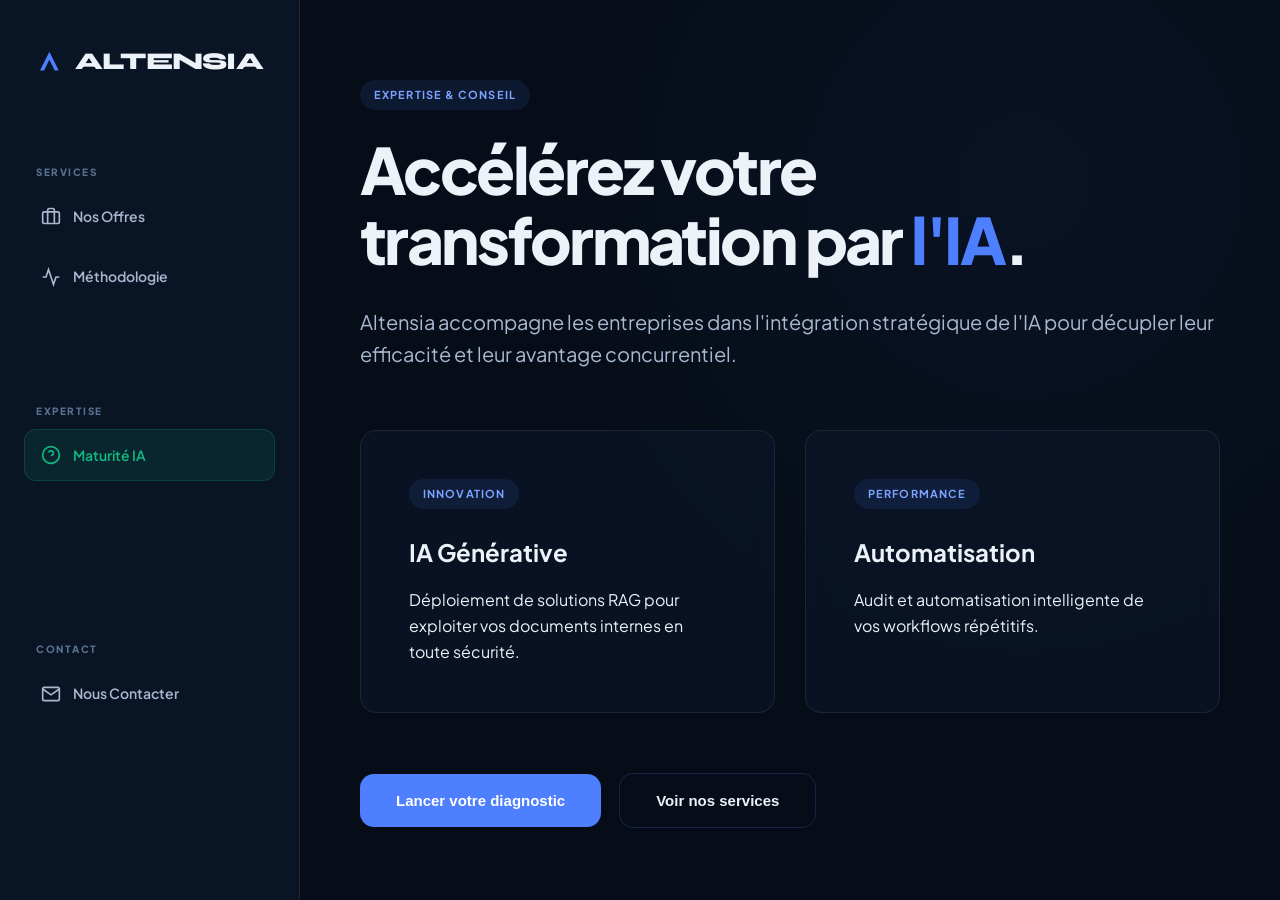
==== commit 8c850a22: "Update index.html" ====
--- a/altensia_v2/index.html
+++ b/altensia_v2/index.html
@@ -3,566 +3,588 @@
 <head>
   <meta charset="UTF-8" />
   <meta name="viewport" content="width=device-width, initial-scale=1.0" />
-  <title>ALTENSIA — Intelligence Artificielle & Transformation Strategique</title>
-  <meta name="description" content="Cabinet de conseil specialise en transformation digitale par l'intelligence artificielle. Accompagnement strategique, operationnel et pedagogique des organisations." />
+  <title>ALTENSIA — Excellence en Intelligence Artificielle & Transformation</title>
+  
   <link rel="preconnect" href="https://fonts.googleapis.com" />
   <link rel="preconnect" href="https://fonts.gstatic.com" crossorigin />
-  <link href="https://fonts.googleapis.com/css2?family=Syne:wght@400;500;600;700;800&family=Inter:wght@300;400;500;600&display=swap" rel="stylesheet" />
-  <link rel="stylesheet" href="style.css" />
+  <!-- Police Syne pour le logo (moderne/tech) et Plus Jakarta Sans pour le corps (lisibilité/élégance) -->
+  <link href="https://fonts.googleapis.com/css2?family=Syne:wght@800&family=Plus+Jakarta+Sans:wght@300;400;500;600;700;800&display=swap" rel="stylesheet" />
+
+  <style>
+    :root {
+      /* Palette de couleurs Premium / Dark Tech */
+      --bg:         #060D18;
+      --bg-2:       #091525;
+      --bg-3:       #0C1C30;
+      --panel:      rgba(10, 22, 40, 0.7);
+      --line:       rgba(255,255,255,0.08);
+      --line-2:     rgba(92,132,255,0.2);
+      --primary:    #4D7FFF;
+      --primary-2:  #7BA3FF;
+      --cyan:       #00D4E8;
+      --success:    #10B981; 
+      --text:       #EDF1F8;
+      --text-soft:  #A8B8D0;
+      --muted:      #5A7090;
+      --radius:     16px;
+      
+      --font-logo:    'Syne', sans-serif;
+      --font-main:    'Plus Jakarta Sans', sans-serif;
+      --transition:   all 0.4s cubic-bezier(0.16, 1, 0.3, 1);
+    }
+
+    * { box-sizing: border-box; margin: 0; padding: 0; }
+
+    body { 
+      background-color: var(--bg); 
+      color: var(--text); 
+      font-family: var(--font-main); 
+      line-height: 1.6; 
+      overflow-x: hidden;
+      /* Gradient d'ambiance en arrière-plan */
+      background-image: radial-gradient(circle at 80% 20%, rgba(77, 127, 255, 0.05) 0%, transparent 40%);
+    }
+
+    .shell { display: flex; height: 100vh; overflow: hidden; }
+
+    /* --- NAVIGATION LATERALE --- */
+    .sidebar { 
+      width: 300px; 
+      background: var(--bg-2); 
+      border-right: 1px solid var(--line); 
+      display: flex; 
+      flex-direction: column; 
+      padding: 40px 24px; 
+      z-index: 100; 
+      flex-shrink: 0;
+    }
+    
+    .logo-container { 
+      display: flex; 
+      align-items: center; 
+      gap: 12px; 
+      margin-bottom: 60px;
+      cursor: pointer;
+      padding: 8px 12px;
+      border-radius: var(--radius);
+      transition: var(--transition);
+    }
+    .logo-container:hover { background: var(--line); }
+    
+    .logo-symbol { 
+      width: 28px; 
+      height: 28px; 
+      display: flex;
+      align-items: center;
+      justify-content: center;
+    }
+    .logo-text { 
+      font-family: var(--font-logo); 
+      font-weight: 800; 
+      font-size: 24px; 
+      line-height: 1; 
+      letter-spacing: -0.03em;
+      color: var(--text); 
+    }
+
+    .nav-group { display: flex; flex-direction: column; gap: 8px; flex: 1; }
+    .nav-label { font-size: 10px; font-weight: 800; color: var(--muted); text-transform: uppercase; letter-spacing: 0.15em; margin: 20px 0 10px 12px; }
+    
+    .nav-item { 
+      padding: 14px 16px; 
+      border-radius: 12px; 
+      color: var(--text-soft); 
+      text-decoration: none; 
+      font-size: 14px; 
+      font-weight: 600; 
+      cursor: pointer; 
+      display: flex; 
+      align-items: center; 
+      gap: 12px; 
+      transition: var(--transition);
+      border: 1px solid transparent;
+    }
+    .nav-item:hover { background: var(--line); color: var(--text); }
+    .nav-item.active { background: var(--line-2); color: var(--primary-2); border-color: rgba(92,132,255,0.1); }
+
+    .nav-item-highlight {
+      background: rgba(16, 185, 129, 0.1);
+      color: var(--success);
+      border: 1px solid rgba(16, 185, 129, 0.2);
+    }
+    .nav-item-highlight:hover {
+      background: rgba(16, 185, 129, 0.2);
+      color: #34d399;
+      transform: translateX(4px);
+    }
+
+    /* --- ZONE DE CONTENU PRINCIPAL --- */
+    .main { flex: 1; overflow-y: auto; display: flex; flex-direction: column; scroll-behavior: smooth; position: relative; }
+    .content-area { padding: 80px 60px; max-width: 1200px; margin: 0 auto; width: 100%; }
+    
+    .page { display: none; animation: pageIn 0.7s cubic-bezier(0.16, 1, 0.3, 1) forwards; }
+    .page.active { display: block; }
+    
+    @keyframes pageIn { 
+      from { opacity: 0; transform: translateY(20px) scale(0.98); } 
+      to { opacity: 1; transform: translateY(0) scale(1); } 
+    }
+
+    /* --- TYPOGRAPHIE --- */
+    .hero-title { 
+      font-size: 64px; 
+      font-weight: 800; 
+      margin-bottom: 32px; 
+      line-height: 1.1; 
+      letter-spacing: -0.04em; 
+    }
+    .hero-title span { color: var(--primary); }
+    
+    h2 { 
+      font-size: 40px; 
+      font-weight: 700;
+      margin-bottom: 24px; 
+      letter-spacing: -0.02em; 
+    }
+    
+    .lead { font-size: 20px; color: var(--text-soft); margin-bottom: 60px; max-width: 900px; font-weight: 400; }
+
+    /* --- COMPOSANTS --- */
+    .grid { display: grid; grid-template-columns: repeat(auto-fit, minmax(350px, 1fr)); gap: 30px; }
+    
+    .card { 
+      background: var(--panel); 
+      border: 1px solid var(--line); 
+      padding: 48px; 
+      border-radius: var(--radius); 
+      transition: var(--transition); 
+      backdrop-filter: blur(10px);
+      display: flex;
+      flex-direction: column;
+      height: 100%;
+    }
+    .card h3 { font-size: 24px; font-weight: 700; margin-bottom: 16px; }
+    .card:hover { border-color: var(--primary-2); transform: translateY(-8px); box-shadow: 0 20px 40px rgba(0,0,0,0.3); }
+    
+    .tag { 
+      display: inline-block; 
+      padding: 6px 14px; 
+      background: rgba(77, 127, 255, 0.1); 
+      border-radius: 30px; 
+      font-size: 11px; 
+      color: var(--primary-2); 
+      margin-bottom: 24px; 
+      font-weight: 700; 
+      text-transform: uppercase; 
+      letter-spacing: 0.1em;
+      align-self: flex-start;
+    }
+
+    .btn { 
+      display: inline-flex; 
+      align-items: center; 
+      justify-content: center; 
+      padding: 18px 36px; 
+      border-radius: 14px; 
+      font-weight: 700; 
+      font-size: 15px; 
+      cursor: pointer; 
+      transition: var(--transition); 
+      text-decoration: none;
+      border: none;
+      gap: 12px;
+    }
+    .btn-primary { background: var(--primary); color: white; }
+    .btn-primary:hover { background: var(--primary-2); transform: scale(1.02); box-shadow: 0 10px 30px rgba(77, 127, 255, 0.3); }
+    .btn-outline { background: transparent; border: 1px solid var(--line-2); color: var(--text); }
+
+    /* --- DIAGNOSTIC --- */
+    .diag-box { 
+      background: var(--bg-2); 
+      border: 1px solid var(--line); 
+      border-radius: 24px; 
+      padding: 60px 40px; 
+      text-align: center; 
+      position: relative; 
+      overflow: hidden;
+      min-height: 500px;
+      display: flex;
+      flex-direction: column;
+      justify-content: center;
+    }
+    .progress-track { position: absolute; top: 0; left: 0; width: 100%; height: 6px; background: var(--bg-3); }
+    .progress-fill { height: 100%; background: linear-gradient(90deg, var(--primary), var(--cyan)); transition: width 0.6s cubic-bezier(0.16, 1, 0.3, 1); }
+    
+    .step { display: none; }
+    .step.active { display: block; animation: fadeIn 0.4s ease; }
+    .q-text { font-size: 32px; font-weight: 700; margin-bottom: 48px; letter-spacing: -0.02em; }
+    
+    .options-list { display: grid; gap: 16px; max-width: 700px; margin: 0 auto; width: 100%; }
+    .option-btn { 
+      background: var(--bg-3); 
+      border: 1px solid var(--line); 
+      padding: 24px 32px; 
+      border-radius: 16px; 
+      text-align: left; 
+      color: var(--text-soft); 
+      cursor: pointer; 
+      transition: var(--transition);
+      font-size: 16px;
+      font-weight: 600;
+    }
+    .option-btn:hover { border-color: var(--primary); color: var(--text); background: var(--line-2); }
+    .score-big { font-size: 96px; font-weight: 800; color: var(--cyan); line-height: 1; margin: 20px 0; }
+
+    /* --- FORMULAIRE --- */
+    .form-container { background: var(--panel); border: 1px solid var(--line); padding: 60px; border-radius: 24px; }
+    .form-grid { display: grid; grid-template-columns: 1fr 1fr; gap: 32px; }
+    .form-group { display: flex; flex-direction: column; gap: 10px; }
+    .form-group.full { grid-column: span 2; }
+    .form-label { font-size: 11px; font-weight: 800; color: var(--muted); text-transform: uppercase; letter-spacing: 0.1em; }
+    .form-input, .form-textarea { 
+      background: var(--bg); 
+      border: 1px solid var(--line); 
+      padding: 18px; 
+      border-radius: 12px; 
+      color: var(--text); 
+      font-family: inherit;
+      font-size: 15px;
+      transition: var(--transition);
+    }
+    .form-input:focus, .form-textarea:focus { border-color: var(--primary); outline: none; background: var(--bg-3); }
+
+    /* --- METHODOLOGIE --- */
+    .method-step { padding: 40px; border-left: 2px solid var(--line-2); position: relative; }
+    .method-step::before { content: ""; position: absolute; left: -7px; top: 40px; width: 12px; height: 12px; border-radius: 50%; background: var(--primary); box-shadow: 0 0 15px var(--primary); }
+    .method-num { font-size: 13px; font-weight: 800; color: var(--primary-2); margin-bottom: 8px; display: block; text-transform: uppercase; }
+
+    @media (max-width: 1024px) {
+      .sidebar { width: 80px; padding: 40px 10px; align-items: center; }
+      .logo-text, .nav-label, .nav-item span { display: none; }
+      .hero-title { font-size: 44px; }
+      .form-grid { grid-template-columns: 1fr; }
+      .content-area { padding: 40px 24px; }
+    }
+  </style>
 </head>
 <body>
 
-  <!-- MOBILE HEADER -->
-  <div class="mobile-header">
-    <div class="mobile-logo">ALTENSIA</div>
-    <button class="burger" onclick="toggleMobileMenu()" aria-label="Menu">
-      <span></span><span></span><span></span>
-    </button>
-  </div>
-  <div class="mobile-menu" id="mobile-menu">
-    <div class="nav-item" onclick="goTo('accueil');closeMobileMenu()">
-      <div class="nav-icon"><svg viewBox="0 0 16 16" fill="none"><rect x="1" y="1" width="6" height="6" rx="1.5" fill="currentColor" opacity="0.85"/><rect x="9" y="1" width="6" height="6" rx="1.5" fill="currentColor" opacity="0.55"/><rect x="1" y="9" width="6" height="6" rx="1.5" fill="currentColor" opacity="0.45"/><rect x="9" y="9" width="6" height="6" rx="1.5" fill="currentColor" opacity="0.25"/></svg></div>
-      Vue d'ensemble
-    </div>
-    <div class="nav-item" onclick="goTo('parcours');closeMobileMenu()">
-      <div class="nav-icon"><svg viewBox="0 0 16 16" fill="none"><circle cx="3" cy="8" r="2" fill="currentColor" opacity="0.7"/><circle cx="8" cy="3" r="2" fill="currentColor" opacity="0.9"/><circle cx="13" cy="8" r="2" fill="currentColor" opacity="0.7"/><line x1="5" y1="8" x2="11" y2="8" stroke="currentColor" stroke-width="1.2" opacity="0.4"/></svg></div>
-      Methodologie
-    </div>
-    <div class="nav-item" onclick="goTo('offres');closeMobileMenu()">
-      <div class="nav-icon"><svg viewBox="0 0 16 16" fill="none"><rect x="1" y="4" width="14" height="10" rx="2" stroke="currentColor" stroke-width="1.2" opacity="0.8"/><path d="M5 8h6M5 11h4" stroke="currentColor" stroke-width="1.2" stroke-linecap="round" opacity="0.6"/></svg></div>
-      Propositions de valeur
-    </div>
-    <div class="nav-item" onclick="goTo('engagements');closeMobileMenu()">
-      <div class="nav-icon"><svg viewBox="0 0 16 16" fill="none"><polygon points="8,1 9.8,5.8 15,6.2 11,9.8 12.4,15 8,12.4 3.6,15 5,9.8 1,6.2 6.2,5.8" stroke="currentColor" stroke-width="1.2" fill="none" opacity="0.8"/></svg></div>
-      Principes directeurs
-    </div>
-    <div class="nav-item" onclick="goTo('contact');closeMobileMenu()">
-      <div class="nav-icon"><svg viewBox="0 0 16 16" fill="none"><rect x="2" y="3" width="12" height="10" rx="2" stroke="currentColor" stroke-width="1.2"/><path d="M3 5.5L8 9L13 5.5" stroke="currentColor" stroke-width="1.2" stroke-linecap="round"/></svg></div>
-      Prise de contact
-    </div>
-    <button class="mobile-menu-cta" onclick="goTo('contact');closeMobileMenu()">Initier un echange</button>
-  </div>
-
   <div class="shell">
-
-    <!-- SIDEBAR -->
+    <!-- Sidebar -->
     <nav class="sidebar">
-      <div class="logo-zone" onclick="goTo('accueil')">
-        <div class="logo-mark">
-          <svg width="36" height="36" viewBox="0 0 36 36" fill="none">
-            <rect width="36" height="36" rx="9" fill="#0B1835"/>
-            <polygon points="18,6 28,18 18,30 8,18" fill="none" stroke="#4D7FFF" stroke-width="1.5"/>
-            <polygon points="18,6 25,18 11,18" fill="#4D7FFF" opacity="0.18"/>
-            <line x1="9" y1="18" x2="27" y2="18" stroke="#00D4E8" stroke-width="1.2" opacity="0.9"/>
-            <circle cx="18" cy="18" r="2.5" fill="#4D7FFF"/>
+      <div class="logo-container" onclick="navigate('accueil')">
+        <div class="logo-symbol">
+          <svg viewBox="0 0 40 40" fill="none" xmlns="http://www.w3.org/2000/svg">
+            <path d="M20 4L34 32H28L20 16L12 32H6L20 4Z" fill="url(#logo-grad)" />
+            <defs>
+              <linearGradient id="logo-grad" x1="6" y1="4" x2="34" y2="32">
+                <stop stop-color="#4D7FFF" />
+                <stop offset="1" stop-color="#00D4E8" />
+              </linearGradient>
+            </defs>
           </svg>
         </div>
-        <div>
-          <div class="logo-name">ALTENSIA</div>
-          <div class="logo-tagline">Strategic AI Advisory</div>
-        </div>
+        <div class="logo-text">ALTENSIA</div>
       </div>
-
+      
+      <div class="nav-label">Services</div>
       <div class="nav-group">
-        <div class="nav-group-label">Navigation</div>
-
-        <div class="nav-item active" onclick="goTo('accueil',this)">
-          <div class="nav-icon">
-            <svg viewBox="0 0 16 16" fill="none"><rect x="1" y="1" width="6" height="6" rx="1.5" fill="currentColor" opacity="0.85"/><rect x="9" y="1" width="6" height="6" rx="1.5" fill="currentColor" opacity="0.55"/><rect x="1" y="9" width="6" height="6" rx="1.5" fill="currentColor" opacity="0.45"/><rect x="9" y="9" width="6" height="6" rx="1.5" fill="currentColor" opacity="0.25"/></svg>
-          </div>
-          Vue d'ensemble
-        </div>
-
-        <div class="nav-item" onclick="goTo('parcours',this)">
-          <div class="nav-icon">
-            <svg viewBox="0 0 16 16" fill="none"><circle cx="3" cy="8" r="2" fill="currentColor" opacity="0.7"/><circle cx="8" cy="3" r="2" fill="currentColor" opacity="0.9"/><circle cx="13" cy="8" r="2" fill="currentColor" opacity="0.7"/><line x1="5" y1="8" x2="11" y2="8" stroke="currentColor" stroke-width="1.2" opacity="0.4"/><line x1="5.5" y1="6" x2="7" y2="4.5" stroke="currentColor" stroke-width="1.2" opacity="0.4"/></svg>
-          </div>
-          Methodologie
-          <span class="nav-badge">3 phases</span>
-        </div>
-
-        <div class="nav-item" onclick="goTo('offres',this)">
-          <div class="nav-icon">
-            <svg viewBox="0 0 16 16" fill="none"><rect x="1" y="4" width="14" height="10" rx="2" stroke="currentColor" stroke-width="1.2" opacity="0.8"/><path d="M5 8h6M5 11h4" stroke="currentColor" stroke-width="1.2" stroke-linecap="round" opacity="0.6"/><rect x="5" y="2" width="6" height="3" rx="1" fill="currentColor" opacity="0.4"/></svg>
-          </div>
-          Propositions de valeur
-        </div>
-
-        <div class="nav-item" onclick="goTo('engagements',this)">
-          <div class="nav-icon">
-            <svg viewBox="0 0 16 16" fill="none"><polygon points="8,1 9.8,5.8 15,6.2 11,9.8 12.4,15 8,12.4 3.6,15 5,9.8 1,6.2 6.2,5.8" stroke="currentColor" stroke-width="1.2" stroke-linejoin="round" fill="none" opacity="0.8"/></svg>
-          </div>
-          Principes directeurs
-        </div>
-
-        <div class="nav-item" onclick="goTo('contact',this)">
-          <div class="nav-icon">
-            <svg viewBox="0 0 16 16" fill="none"><rect x="2" y="3" width="12" height="10" rx="2" stroke="currentColor" stroke-width="1.2"/><path d="M3 5.5L8 9L13 5.5" stroke="currentColor" stroke-width="1.2" stroke-linecap="round" stroke-linejoin="round"/></svg>
-          </div>
-          Prise de contact
-        </div>
+        <a class="nav-item" id="nav-offres" onclick="navigate('offres', this)">
+          <svg width="20" height="20" viewBox="0 0 24 24" fill="none" stroke="currentColor" stroke-width="2"><rect x="2" y="7" width="20" height="14" rx="2" ry="2"/><path d="M16 21V5a2 2 0 0 0-2-2h-4a2 2 0 0 0-2 2v16"/></svg>
+          <span>Nos Offres</span>
+        </a>
+        <a class="nav-item" id="nav-methode" onclick="navigate('methode', this)">
+          <svg width="20" height="20" viewBox="0 0 24 24" fill="none" stroke="currentColor" stroke-width="2"><path d="M22 12h-4l-3 9L9 3l-3 9H2"/></svg>
+          <span>Méthodologie</span>
+        </a>
       </div>
 
-      <div class="sidebar-divider"></div>
-
-      <button class="sidebar-cta" onclick="goTo('contact')">Initier un echange &rarr;</button>
-
-      <div class="sidebar-footer">
-        <div class="avatar">HK</div>
-        <div>
-          <div class="footer-name">Hamid Kherbouche</div>
-          <div class="footer-role">Associe fondateur</div>
-        </div>
-        <div class="footer-status">Disponible</div>
+      <div class="nav-label">Expertise</div>
+      <div class="nav-group">
+        <a class="nav-item nav-item-highlight" id="nav-diagnostic" onclick="navigate('diagnostic', this)">
+          <svg width="20" height="20" viewBox="0 0 24 24" fill="none" stroke="currentColor" stroke-width="2"><circle cx="12" cy="12" r="10"/><path d="M9.09 9a3 3 0 0 1 5.83 1c0 2-3 3-3 3"/><line x1="12" y1="17" x2="12.01" y2="17"/></svg>
+          <span>Maturité IA</span>
+        </a>
+      </div>
+
+      <div class="nav-label">Contact</div>
+      <div class="nav-group">
+        <a class="nav-item" id="nav-contact" onclick="navigate('contact', this)">
+          <svg width="20" height="20" viewBox="0 0 24 24" fill="none" stroke="currentColor" stroke-width="2"><path d="M4 4h16c1.1 0 2 .9 2 2v12c0 1.1-.9 2-2 2H4c-1.1 0-2-.9-2-2V6c0-1.1.9-2 2-2z"/><polyline points="22,6 12,13 2,6"/></svg>
+          <span>Nous Contacter</span>
+        </a>
       </div>
     </nav>
 
-    <!-- MAIN -->
-    <div class="main">
-
-      <!-- TOPBAR -->
-      <div class="topbar">
-        <div class="topbar-breadcrumb">
-          <span style="color:var(--muted)">ALTENSIA</span>
-          <span class="sep">/</span>
-          <span id="breadcrumb-page">Vue d'ensemble</span>
-        </div>
-        <div class="topbar-actions">
-          <div class="topbar-pill">
-            <div class="pulse"></div>
-            Disponible pour intervention
+    <main class="main">
+      <div class="content-area">
+        
+        <!-- PAGE : ACCUEIL -->
+        <section id="page-accueil" class="page active">
+          <div class="tag">Expertise & Conseil</div>
+          <h1 class="hero-title">Accélérez votre transformation par <span>l'IA</span>.</h1>
+          <p class="lead">Altensia accompagne les entreprises dans l'intégration stratégique de l'IA pour décupler leur efficacité et leur avantage concurrentiel.</p>
+          
+          <div class="grid">
+            <div class="card">
+              <div class="tag">Innovation</div>
+              <h3>IA Générative</h3>
+              <p>Déploiement de solutions RAG pour exploiter vos documents internes en toute sécurité.</p>
+            </div>
+            <div class="card">
+              <div class="tag">Performance</div>
+              <h3>Automatisation</h3>
+              <p>Audit et automatisation intelligente de vos workflows répétitifs.</p>
+            </div>
           </div>
-          <div class="topbar-pill" style="color:var(--muted);border-color:var(--line);">
-            <span id="topbar-time">--:--</span>
+          <div style="margin-top: 60px;">
+            <button class="btn btn-primary" onclick="navigate('diagnostic')">Lancer votre diagnostic</button>
+            <button class="btn btn-outline" style="margin-left: 15px;" onclick="navigate('offres')">Voir nos services</button>
           </div>
-        </div>
-      </div>
-
-      <div class="content">
-
-        <!-- ══════════════════════════════════
-             PAGE : VUE D'ENSEMBLE
-        ══════════════════════════════════ -->
-        <div class="page active" id="page-accueil">
-
-          <div class="hero">
-            <div class="hero-mesh"></div>
-            <div class="hero-glow"></div>
-            <div class="hero-eyebrow">
-              <div class="hero-eyebrow-dot"></div>
-              Cabinet de conseil en transformation digitale
-            </div>
-            <h1 class="hero-title">
-              Accelerer la maturite IA<br>
-              de votre organisation,<br>
-              <span class="accent-cyan">avec methode et exigence.</span>
-            </h1>
-            <p class="hero-sub">
-              ALTENSIA structure la montee en competence IA de vos equipes et de vos processus — de l'initiation strategique a l'automatisation operationnelle — selon une trajectoire progressive, securisee et mesurable.
-            </p>
-            <div class="hero-actions">
-              <button class="btn-primary" onclick="goTo('offres')">
-                <svg width="14" height="14" viewBox="0 0 14 14" fill="none"><path d="M2 7h10M8 3l4 4-4 4" stroke="white" stroke-width="1.5" stroke-linecap="round" stroke-linejoin="round"/></svg>
-                Voir les propositions de valeur
-              </button>
-              <button class="btn-ghost" onclick="goTo('contact')">Initier un echange</button>
-            </div>
-            <div class="hero-kpi">
-              <div class="kpi-item">
-                <div><span class="kpi-val">3</span><span class="kpi-unit"> phases</span></div>
-                <div class="kpi-label">Methode progressive et eprouvee</div>
+        </section>
+
+        <!-- PAGE : OFFRES -->
+        <section id="page-offres" class="page">
+          <h2>Nos Offres d'Accompagnement</h2>
+          <p class="lead">Des solutions modulaires adaptées à chaque niveau de maturité digitale.</p>
+          <div class="grid">
+            <div class="card">
+              <span class="tag">Étape 1</span>
+              <h3>Discovery Workshop</h3>
+              <p>Identification des premiers "Quick Wins" IA lors d'une session stratégique.</p>
+            </div>
+            <div class="card">
+              <span class="tag">Étape 2</span>
+              <h3>Audit & Gouvernance</h3>
+              <p>Audit technique de vos données et cadre éthique sécurisé.</p>
+            </div>
+            <div class="card">
+              <span class="tag">Étape 3</span>
+              <h3>Custom AI Solutions</h3>
+              <p>Développement d'agents intelligents et copilotes métier sur-mesure.</p>
+            </div>
+          </div>
+        </section>
+
+        <!-- PAGE : METHODOLOGIE -->
+        <section id="page-methode" class="page">
+          <h2>Notre Approche</h2>
+          <p class="lead">Une méthodologie itérative pour garantir un ROI concret.</p>
+          <div style="max-width: 800px;">
+            <div class="method-step">
+              <span class="method-num">01. Immersion</span>
+              <h3>Comprendre vos flux</h3>
+              <p>Analyse profonde de la circulation de l'information dans vos équipes.</p>
+            </div>
+            <div class="method-step">
+              <span class="method-num">02. Prototypage</span>
+              <h3>Validation par le POC</h3>
+              <p>Développement d'une version agile pour valider la valeur ajoutée en 2 semaines.</p>
+            </div>
+            <div class="method-step" style="border-left: transparent;">
+              <span class="method-num">03. Déploiement</span>
+              <h3>Adoption et Échelle</h3>
+              <p>Intégration robuste et formation pour garantir l'adoption par les collaborateurs.</p>
+            </div>
+          </div>
+        </section>
+
+        <!-- PAGE : DIAGNOSTIC -->
+        <section id="page-diagnostic" class="page">
+          <h2>Test de Maturité IA</h2>
+          <p class="lead">Répondez à 4 questions pour évaluer votre potentiel technologique.</p>
+          <div class="diag-box">
+            <div class="progress-track"><div class="progress-fill" id="p-bar" style="width: 0%;"></div></div>
+            
+            <div class="step active" id="s-0">
+              <h3 style="font-size: 32px; margin-bottom: 24px;">Prêt à commencer ?</h3>
+              <button class="btn btn-primary" onclick="nextS(1)">Lancer le test</button>
+            </div>
+
+            <div class="step" id="s-1">
+              <div class="q-text">Utilisez-vous déjà l'IA en interne ?</div>
+              <div class="options-list">
+                <button class="option-btn" onclick="rec(5, 1, 'Utilisation individuelle')">Individuellement (Shadow IA)</button>
+                <button class="option-btn" onclick="rec(15, 1, 'Utilisation officielle')">Officiellement (Entreprise)</button>
+                <button class="option-btn" onclick="rec(0, 1, 'Pas d\'usage')">Pas encore</button>
               </div>
-              <div class="kpi-item">
-                <div><span class="kpi-val">100%</span></div>
-                <div class="kpi-label">Dispositifs sur mesure</div>
+            </div>
+
+            <div class="step" id="s-2">
+              <div class="q-text">Vos données sont-elles centralisées ?</div>
+              <div class="options-list">
+                <button class="option-btn" onclick="rec(0, 2, 'Données isolées')">Non, elles sont dispersées</button>
+                <button class="option-btn" onclick="rec(10, 2, 'Cloud commun')">Oui, sur un Cloud commun</button>
+                <button class="option-btn" onclick="rec(20, 2, 'Indexation avancée')">Oui, indexées et structurées</button>
               </div>
-              <div class="kpi-item">
-                <div><span class="kpi-val">4+</span></div>
-                <div class="kpi-label">Secteurs d'intervention</div>
+            </div>
+
+            <div class="step" id="s-3">
+              <div class="q-text">Quel est votre frein majeur ?</div>
+              <div class="options-list">
+                <button class="option-btn" onclick="rec(5, 3, 'Sécurité')">Sécurité & Confidentialité</button>
+                <button class="option-btn" onclick="rec(5, 3, 'Culture')">Manque de formation interne</button>
+                <button class="option-btn" onclick="rec(5, 3, 'Budget')">Coût & ROI incertain</button>
               </div>
-              <div class="kpi-item">
-                <div><span class="kpi-val">2</span><span class="kpi-unit"> pays</span></div>
-                <div class="kpi-label">France & Algerie</div>
+            </div>
+
+            <div class="step" id="s-4">
+              <div class="q-text">Avez-vous une charte d'utilisation ?</div>
+              <div class="options-list">
+                <button class="option-btn" onclick="rec(15, 4, 'Charte établie')">Oui, politique claire</button>
+                <button class="option-btn" onclick="rec(5, 4, 'En cours')">En cours de réflexion</button>
+                <button class="option-btn" onclick="rec(0, 4, 'Aucune charte')">Non, aucune règle spécifique</button>
               </div>
             </div>
+
+            <div class="step" id="s-res">
+              <div class="score-big" id="f-score">0%</div>
+              <h3 id="f-title">Calcul...</h3>
+              <p id="f-text" style="color: var(--text-soft); max-width: 600px; margin: 0 auto 40px auto;"></p>
+              <button class="btn btn-primary" onclick="preFill()">Obtenir mon plan d'action</button>
+            </div>
           </div>
-
-          <div class="section">
-            <div class="sec-header">
-              <div class="sec-tag">Domaines d'intervention</div>
-            </div>
-            <div class="grid-3">
-              <div class="xcard c1" onclick="goTo('parcours')">
-                <div class="xcard-ico" style="background:rgba(77,127,255,0.12);">
-                  <svg width="22" height="22" viewBox="0 0 22 22" fill="none"><circle cx="4" cy="11" r="2.5" fill="#4D7FFF"/><circle cx="11" cy="4" r="2.5" fill="#7BA3FF"/><circle cx="18" cy="11" r="2.5" fill="#A8C0FF"/><line x1="6.5" y1="11" x2="15.5" y2="11" stroke="#4D7FFF" stroke-width="1.3"/><line x1="6.8" y1="9" x2="9.5" y2="6" stroke="#4D7FFF" stroke-width="1.3"/></svg>
+        </section>
+
+        <!-- PAGE : CONTACT (Formulaire restauré) -->
+        <section id="page-contact" class="page">
+          <h2>Parlons de votre projet</h2>
+          <p class="lead">Besoin d'un audit ou d'une solution sur-mesure ? Nos experts vous répondent.</p>
+          <div class="form-container">
+            <form id="contact-form" action="https://formspree.io/f/xeevqken" method="POST">
+              <div class="form-grid">
+                <div class="form-group">
+                  <label class="form-label">Nom Complet</label>
+                  <input type="text" name="name" class="form-input" placeholder="Ex: Marc Lefebvre" required>
                 </div>
-                <div class="xcard-title">Parcours de maturite IA</div>
-                <div class="xcard-desc">Trois phases complementaires pour ancrer l'IA dans les pratiques de votre organisation, du fondamental a l'industrialisation.</div>
-                <div class="xcard-cta" style="color:var(--primary);">Consulter la methodologie <span>&#8594;</span></div>
-              </div>
-              <div class="xcard c2" onclick="goTo('offres')">
-                <div class="xcard-ico" style="background:rgba(0,212,232,0.10);">
-                  <svg width="22" height="22" viewBox="0 0 22 22" fill="none"><rect x="2" y="6" width="18" height="12" rx="2.5" stroke="#00D4E8" stroke-width="1.4"/><path d="M7 11h8M7 14h5" stroke="#00D4E8" stroke-width="1.4" stroke-linecap="round"/><rect x="7" y="3" width="8" height="4" rx="1.5" fill="none" stroke="#00D4E8" stroke-width="1.4"/></svg>
+                <div class="form-group">
+                  <label class="form-label">Email Pro</label>
+                  <input type="email" name="email" class="form-input" placeholder="m.lefebvre@societe.com" required>
                 </div>
-                <div class="xcard-title">Propositions de valeur</div>
-                <div class="xcard-desc">Des dispositifs calibres selon votre niveau de maturite : sensibilisation, integration metier et automatisation de processus.</div>
-                <div class="xcard-cta" style="color:var(--cyan);">Decouvrir les offres <span>&#8594;</span></div>
-              </div>
-              <div class="xcard c3" onclick="goTo('engagements')">
-                <div class="xcard-ico" style="background:rgba(167,139,255,0.10);">
-                  <svg width="22" height="22" viewBox="0 0 22 22" fill="none"><polygon points="11,2 13.5,8 20,8.5 15,13 16.5,20 11,16.5 5.5,20 7,13 2,8.5 8.5,8" stroke="#A78BFF" stroke-width="1.4" stroke-linejoin="round" fill="none"/></svg>
+                <div class="form-group">
+                  <label class="form-label">Téléphone</label>
+                  <input type="tel" name="phone" class="form-input" placeholder="+33 6 00 00 00 00">
                 </div>
-                <div class="xcard-title">Principes directeurs</div>
-                <div class="xcard-desc">Une posture de conseil ancree dans la realite operationnelle : rigueur methodologique, pedagogie active et transformation durable.</div>
-                <div class="xcard-cta" style="color:#A78BFF;">Nos engagements <span>&#8594;</span></div>
-              </div>
-            </div>
-          </div>
-
-          <div class="section">
-            <div class="sec-header">
-              <div class="sec-tag">Approche strategique</div>
-            </div>
-            <div class="approach-card">
-              <div class="approach-title">Une trajectoire de transformation progressive et securisee</div>
-              <div class="approach-desc">
-                ALTENSIA structure l'integration de l'IA comme un processus de transformation organisationnelle — pas comme un simple deploiement technologique. Chaque intervention est concue pour generer des effets durables sur les pratiques, les competences et la performance collective.
-              </div>
-              <div class="steps-row">
-                <div class="step-item">
-                  <div class="step-num" style="color:var(--primary);">01 &mdash; INITIATION</div>
-                  <div class="step-name">Sensibilisation strategique</div>
-                  <div class="step-sub">Comprendre & acculturer</div>
+                <div class="form-group">
+                  <label class="form-label">Société</label>
+                  <input type="text" name="company" class="form-input" placeholder="Votre entreprise">
                 </div>
-                <div class="step-item" style="background:rgba(77,127,255,0.05);">
-                  <div class="step-num" style="color:var(--cyan);">02 &mdash; INTEGRATION</div>
-                  <div class="step-name">Inscription metier</div>
-                  <div class="step-sub">Appliquer & mesurer</div>
+                <div class="form-group full">
+                  <label class="form-label">Besoin principal</label>
+                  <select name="subject" class="form-input">
+                    <option value="audit">Audit & Stratégie</option>
+                    <option value="formation">Formation</option>
+                    <option value="dev">Développement IA</option>
+                  </select>
                 </div>
-                <div class="step-item">
-                  <div class="step-num" style="color:#A78BFF;">03 &mdash; AUTOMATISATION</div>
-                  <div class="step-name">Industrialisation</div>
-                  <div class="step-sub">Transformer & performer</div>
+                <div class="form-group full">
+                  <label class="form-label">Détails</label>
+                  <textarea id="msg-field" name="message" class="form-textarea" rows="4" placeholder="Votre message..."></textarea>
                 </div>
               </div>
-            </div>
+              <input type="text" name="_gotcha" style="display:none">
+              <button type="submit" class="btn btn-primary" style="margin-top: 30px;">Envoyer ma demande</button>
+            </form>
           </div>
-
-        </div>
-
-        <!-- ══════════════════════════════════
-             PAGE : METHODOLOGIE
-        ══════════════════════════════════ -->
-        <div class="page" id="page-parcours">
-
-          <div class="hero" style="padding:30px 36px 24px;">
-            <div class="hero-mesh"></div>
-            <div class="hero-eyebrow"><div class="hero-eyebrow-dot"></div>Methodologie propriataire</div>
-            <h1 class="hero-title" style="font-size:30px;">Le parcours IA en <span class="accent">3 phases</span> complementaires</h1>
-            <p class="hero-sub" style="margin-bottom:0;">Une progression rigoureuse pour faire de l'IA un vecteur de comprehension, d'efficience et de transformation organisationnelle durable.</p>
-          </div>
-
-          <div class="section">
-            <div class="sec-header"><div class="sec-tag">Phases de maturite</div></div>
-            <div class="level-grid">
-
-              <div class="level-card">
-                <div class="level-head" style="border-top:3px solid var(--primary);">
-                  <div class="level-head-glow" style="background:var(--primary);"></div>
-                  <div class="level-num" style="color:var(--primary);">PHASE 01 &mdash; INITIATION</div>
-                  <div class="level-name">Sensibilisation strategique</div>
-                  <div class="level-desc">Poser les fondations cognitives et organisationnelles pour une adoption eclairee et securisee de l'IA.</div>
-                </div>
-                <div class="level-body">
-                  <div class="deliverable"><div class="d-dot" style="background:var(--primary);"></div>Fondamentaux de l'intelligence artificielle appliquee</div>
-                  <div class="deliverable"><div class="d-dot" style="background:var(--primary);"></div>Cartographie des usages a fort potentiel</div>
-                  <div class="deliverable"><div class="d-dot" style="background:var(--primary);"></div>Cadre ethique, juridique et de gouvernance</div>
-                  <div class="deliverable"><div class="d-dot" style="background:var(--primary);"></div>Premiers cas d'usage securises et documentes</div>
-                </div>
-                <div class="level-foot">
-                  <div class="level-badge" style="background:rgba(77,127,255,0.12);color:var(--primary-2);">
-                    <svg width="10" height="10" viewBox="0 0 10 10" fill="none"><circle cx="5" cy="5" r="4" stroke="currentColor" stroke-width="1.2"/></svg>
-                    Niveau 1 — Fondations
-                  </div>
-                </div>
-              </div>
-
-              <div class="level-card featured">
-                <div class="level-head" style="border-top:3px solid var(--cyan);">
-                  <div class="level-head-glow" style="background:var(--cyan);"></div>
-                  <div class="level-num" style="color:var(--cyan);">PHASE 02 &mdash; INTEGRATION</div>
-                  <div class="level-name">Inscription metier</div>
-                  <div class="level-desc">Ancrer l'IA dans les processus operationnels de facon concrete, maitrisee et generatrice de valeur mesurable.</div>
-                </div>
-                <div class="level-body">
-                  <div class="deliverable"><div class="d-dot" style="background:var(--cyan);"></div>Identification des taches a haute valeur ajoutee IA</div>
-                  <div class="deliverable"><div class="d-dot" style="background:var(--cyan);"></div>Co-construction de cas d'usage metiers</div>
-                  <div class="deliverable"><div class="d-dot" style="background:var(--cyan);"></div>Gains de productivite individuels et collectifs</div>
-                  <div class="deliverable"><div class="d-dot" style="background:var(--cyan);"></div>Protocoles d'usage encadres et auditables</div>
-                </div>
-                <div class="level-foot">
-                  <div class="level-badge" style="background:rgba(0,212,232,0.12);color:var(--cyan-2);">
-                    <svg width="10" height="10" viewBox="0 0 10 10" fill="none"><circle cx="5" cy="5" r="4" stroke="currentColor" stroke-width="1.2"/><circle cx="5" cy="5" r="2" fill="currentColor"/></svg>
-                    Niveau 2 — Integration
-                  </div>
-                </div>
-              </div>
-
-              <div class="level-card">
-                <div class="level-head" style="border-top:3px solid #A78BFF;">
-                  <div class="level-head-glow" style="background:#A78BFF;"></div>
-                  <div class="level-num" style="color:#A78BFF;">PHASE 03 &mdash; AUTOMATISATION</div>
-                  <div class="level-name">Industrialisation IA</div>
-                  <div class="level-desc">Transformer les processus structurants en leviers durables de performance, de qualite et d'efficience operationnelle.</div>
-                </div>
-                <div class="level-body">
-                  <div class="deliverable"><div class="d-dot" style="background:#A78BFF;"></div>Identification des processus automatisables prioritaires</div>
-                  <div class="deliverable"><div class="d-dot" style="background:#A78BFF;"></div>Architecture de workflows intelligents et supervises</div>
-                  <div class="deliverable"><div class="d-dot" style="background:#A78BFF;"></div>Dispositifs de mesure des gains et KPIs</div>
-                  <div class="deliverable"><div class="d-dot" style="background:#A78BFF;"></div>Plan de deploiement et de montee en charge</div>
-                </div>
-                <div class="level-foot">
-                  <div class="level-badge" style="background:rgba(167,139,255,0.12);color:#C4B0FF;">
-                    <svg width="10" height="10" viewBox="0 0 10 10" fill="none"><polygon points="5,1 9,9 1,9" stroke="currentColor" stroke-width="1.2" fill="none"/></svg>
-                    Niveau 3 — Industrialisation
-                  </div>
-                </div>
-              </div>
-
-            </div>
-
-            <div class="maturity-track">
-              <div class="maturity-seg">
-                <div class="maturity-label" style="color:var(--primary);">Initiation</div>
-                <div class="maturity-sub">Comprendre & poser les bases</div>
-              </div>
-              <div class="maturity-arrow">&#8250;</div>
-              <div class="maturity-seg" style="background:rgba(0,212,232,0.04);">
-                <div class="maturity-label" style="color:var(--cyan);">Integration</div>
-                <div class="maturity-sub">Inscrire dans les metiers</div>
-              </div>
-              <div class="maturity-arrow">&#8250;</div>
-              <div class="maturity-seg">
-                <div class="maturity-label" style="color:#A78BFF;">Automatisation</div>
-                <div class="maturity-sub">Industrialiser & performer</div>
-              </div>
-            </div>
-          </div>
-
-        </div>
-
-        <!-- ══════════════════════════════════
-             PAGE : PROPOSITIONS DE VALEUR
-        ══════════════════════════════════ -->
-        <div class="page" id="page-offres">
-
-          <div class="hero" style="padding:30px 36px 24px;">
-            <div class="hero-mesh"></div>
-            <div class="hero-eyebrow"><div class="hero-eyebrow-dot"></div>Propositions de valeur</div>
-            <h1 class="hero-title" style="font-size:30px;">Choisissez votre <span class="accent">niveau d'engagement</span></h1>
-            <p class="hero-sub" style="margin-bottom:0;">Chaque dispositif est calibre en fonction de votre maturite IA et peut s'inscrire dans un parcours d'acceleration sur mesure.</p>
-          </div>
-
-          <div class="section">
-            <div class="sec-header"><div class="sec-tag">3 dispositifs</div></div>
-            <div class="offer-grid">
-
-              <div class="offer-card">
-                <div class="offer-head">
-                  <div class="offer-tier" style="color:var(--primary-2);">DISPOSITIF 01</div>
-                  <div class="offer-name">Initiation</div>
-                  <div class="offer-tagline">Construire les fondations cognitives et organisationnelles d'une adoption eclairee de l'IA</div>
-                </div>
-                <div class="offer-body">
-                  <div class="deliverable-check"><div class="check-ico" style="background:rgba(77,127,255,0.15);color:var(--primary);">&#10003;</div>Fondamentaux et taxonomie de l'IA</div>
-                  <div class="deliverable-check"><div class="check-ico" style="background:rgba(77,127,255,0.15);color:var(--primary);">&#10003;</div>Sensibilisation et acculturation des equipes</div>
-                  <div class="deliverable-check"><div class="check-ico" style="background:rgba(77,127,255,0.15);color:var(--primary);">&#10003;</div>Detection des opportunites terrain</div>
-                  <div class="deliverable-check"><div class="check-ico" style="background:rgba(77,127,255,0.15);color:var(--primary);">&#10003;</div>Cadre ethique et conformite</div>
-                </div>
-                <div class="offer-foot">
-                  <button class="btn-offer-ghost" onclick="goTo('contact')">En savoir plus</button>
-                </div>
-              </div>
-
-              <div class="offer-card featured">
-                <div class="offer-head">
-                  <div class="offer-most">Dispositif le plus sollicite</div>
-                  <div class="offer-tier" style="color:white;background:var(--primary);display:inline-block;padding:3px 10px;border-radius:20px;font-size:9px;">DISPOSITIF 02</div>
-                  <div class="offer-name" style="margin-top:8px;">Integration</div>
-                  <div class="offer-tagline">Faire de l'IA un levier concret d'efficience et de creation de valeur dans les pratiques metier</div>
-                </div>
-                <div class="offer-body">
-                  <div class="deliverable-check"><div class="check-ico" style="background:rgba(0,212,232,0.12);color:var(--cyan);">&#10003;</div>Identification des usages a fort ROI</div>
-                  <div class="deliverable-check"><div class="check-ico" style="background:rgba(0,212,232,0.12);color:var(--cyan);">&#10003;</div>Co-construction de cas d'usage metiers</div>
-                  <div class="deliverable-check"><div class="check-ico" style="background:rgba(0,212,232,0.12);color:var(--cyan);">&#10003;</div>Gain de productivite individuel et collectif</div>
-                  <div class="deliverable-check"><div class="check-ico" style="background:rgba(0,212,232,0.12);color:var(--cyan);">&#10003;</div>Protocoles d'usage encadres et mesures</div>
-                </div>
-                <div class="offer-foot">
-                  <button class="btn-offer-primary" onclick="goTo('contact')">Engager ce parcours</button>
-                </div>
-              </div>
-
-              <div class="offer-card">
-                <div class="offer-head">
-                  <div class="offer-tier" style="color:#C4B0FF;">DISPOSITIF 03</div>
-                  <div class="offer-name">Automatisation</div>
-                  <div class="offer-tagline">Industrialiser les processus a fort potentiel en leviers durables de performance et de competitivite</div>
-                </div>
-                <div class="offer-body">
-                  <div class="deliverable-check"><div class="check-ico" style="background:rgba(167,139,255,0.12);color:#A78BFF;">&#10003;</div>Audit des processus automatisables</div>
-                  <div class="deliverable-check"><div class="check-ico" style="background:rgba(167,139,255,0.12);color:#A78BFF;">&#10003;</div>Architecture de workflows intelligents</div>
-                  <div class="deliverable-check"><div class="check-ico" style="background:rgba(167,139,255,0.12);color:#A78BFF;">&#10003;</div>Dispositifs de mesure et KPIs</div>
-                  <div class="deliverable-check"><div class="check-ico" style="background:rgba(167,139,255,0.12);color:#A78BFF;">&#10003;</div>Plan de deploiement et de gouvernance</div>
-                </div>
-                <div class="offer-foot">
-                  <button class="btn-offer-ghost" onclick="goTo('contact')">En savoir plus</button>
-                </div>
-              </div>
-
-            </div>
-          </div>
-
-        </div>
-
-        <!-- ══════════════════════════════════
-             PAGE : PRINCIPES DIRECTEURS
-        ══════════════════════════════════ -->
-        <div class="page" id="page-engagements">
-
-          <div class="hero" style="padding:30px 36px 24px;">
-            <div class="hero-mesh"></div>
-            <div class="hero-eyebrow"><div class="hero-eyebrow-dot"></div>Posture de conseil</div>
-            <h1 class="hero-title" style="font-size:30px;">Ce qui nous <span class="accent">distingue</span></h1>
-            <p class="hero-sub" style="margin-bottom:0;">Une approche de conseil rigoureuse, structuree autour de l'impact operationnel reel et de la transformation durable des organisations.</p>
-          </div>
-
-          <div class="section">
-            <div class="sec-header"><div class="sec-tag">Nos engagements</div></div>
-            <div class="eng-grid">
-
-              <div class="eng-card" style="--eng-color:var(--primary);">
-                <div class="eng-ico" style="background:rgba(77,127,255,0.10);">
-                  <svg width="20" height="20" viewBox="0 0 20 20" fill="none"><rect x="2" y="4" width="16" height="12" rx="2" stroke="#4D7FFF" stroke-width="1.4"/><path d="M6 9h8M6 12h5" stroke="#4D7FFF" stroke-width="1.4" stroke-linecap="round"/></svg>
-                </div>
-                <div>
-                  <div class="eng-name">Pedagogie operationnelle</div>
-                  <div class="eng-desc">Nos interventions allient rigueur strategique et pragmatisme operationnel. Chaque livrable est actionnable immediatement par vos equipes.</div>
-                </div>
-              </div>
-
-              <div class="eng-card" style="--eng-color:var(--cyan);">
-                <div class="eng-ico" style="background:rgba(0,212,232,0.08);">
-                  <svg width="20" height="20" viewBox="0 0 20 20" fill="none"><path d="M10 2L18 18H2L10 2Z" stroke="#00D4E8" stroke-width="1.4" stroke-linejoin="round"/><path d="M10 8v5" stroke="#00D4E8" stroke-width="1.4" stroke-linecap="round"/><circle cx="10" cy="15" r="0.8" fill="#00D4E8"/></svg>
-                </div>
-                <div>
-                  <div class="eng-name">Adoption progressive et securisee</div>
-                  <div class="eng-desc">Nous concevons des trajectoires de transformation qui respectent le rythme de vos organisations, sans disruption des pratiques etablies.</div>
-                </div>
-              </div>
-
-              <div class="eng-card" style="--eng-color:#A78BFF;">
-                <div class="eng-ico" style="background:rgba(167,139,255,0.08);">
-                  <svg width="20" height="20" viewBox="0 0 20 20" fill="none"><circle cx="10" cy="10" r="7" stroke="#A78BFF" stroke-width="1.4"/><path d="M7 10l2.5 2.5L13 8" stroke="#A78BFF" stroke-width="1.4" stroke-linecap="round" stroke-linejoin="round"/></svg>
-                </div>
-                <div>
-                  <div class="eng-name">Alignement strategique terrain</div>
-                  <div class="eng-desc">Chaque dispositif est construit sur une comprehension fine de vos enjeux reels, de votre culture organisationnelle et de vos contraintes operationnelles.</div>
-                </div>
-              </div>
-
-              <div class="eng-card" style="--eng-color:var(--amber);">
-                <div class="eng-ico" style="background:rgba(245,166,35,0.08);">
-                  <svg width="20" height="20" viewBox="0 0 20 20" fill="none"><path d="M10 2C6 2 2 6 2 10s4 8 8 8 8-4 8-8" stroke="#F5A623" stroke-width="1.4" stroke-linecap="round"/><path d="M14 2l4 4-4 4" stroke="#F5A623" stroke-width="1.4" stroke-linecap="round" stroke-linejoin="round"/></svg>
-                </div>
-                <div>
-                  <div class="eng-name">Transformation organisationnelle durable</div>
-                  <div class="eng-desc">Notre ambition n'est pas la formation ponctuelle, mais l'ancrage durable de nouvelles capacites organisationnelles et de nouveaux modes de travail.</div>
-                </div>
-              </div>
-
-            </div>
-
-            <div class="cta-strip">
-              <div class="cta-text">Pret a construire un <strong>dispositif d'acceleration IA</strong> aligne sur vos enjeux strategiques et votre niveau de maturite ?</div>
-              <button class="btn-primary" onclick="goTo('contact')">Initier un echange &rarr;</button>
-            </div>
-          </div>
-
-        </div>
-
-        <!-- ══════════════════════════════════
-             PAGE : PRISE DE CONTACT
-        ══════════════════════════════════ -->
-        <div class="page" id="page-contact">
-
-          <div class="hero" style="padding:30px 36px 24px;">
-            <div class="hero-mesh"></div>
-            <div class="hero-eyebrow"><div class="hero-eyebrow-dot"></div>Prise de contact</div>
-            <h1 class="hero-title" style="font-size:30px;">Construisons votre <span class="accent">dispositif ensemble</span></h1>
-            <p class="hero-sub" style="margin-bottom:0;">Decrivez votre contexte organisationnel et vos enjeux — nous revenons vers vous sous 24 heures avec une proposition adaptee.</p>
-          </div>
-
-          <div class="section">
-            <div class="sec-header"><div class="sec-tag">Contact direct</div></div>
-            <div class="contact-layout">
-
-              <div class="contact-info">
-                <div class="contact-info-hero">
-                  <div class="contact-av">
-                    <svg width="24" height="24" viewBox="0 0 38 38" fill="none"><polygon points="19,7 30,19 19,31 8,19" fill="none" stroke="#4D7FFF" stroke-width="1.5"/><polygon points="19,7 26,19 12,19" fill="#4D7FFF" opacity="0.28"/><line x1="10" y1="19" x2="28" y2="19" stroke="#00D4E8" stroke-width="1.2" opacity="0.9"/><circle cx="19" cy="19" r="2.2" fill="#4D7FFF"/></svg>
-                  </div>
-                  <div>
-                    <div class="contact-name">Hamid Kherbouche</div>
-                    <div class="contact-role">Associe fondateur &mdash; ALTENSIA</div>
-                  </div>
-                </div>
-                <div class="contact-rows">
-                  <div class="contact-row">
-                    <div><div class="contact-lbl">Email professionnel</div><div class="contact-val">hamid.kherbouche@altensia.fr</div></div>
-                  </div>
-                  <div class="contact-row">
-                    <div><div class="contact-lbl">Mobile France</div><div class="contact-val">+33 6 58 08 99 82</div></div>
-                  </div>
-                  <div class="contact-row">
-                    <div><div class="contact-lbl">Mobile Algerie</div><div class="contact-val">+213 557 66 17 38</div></div>
-                  </div>
-                  <div class="contact-row">
-                    <div><div class="contact-lbl">Site institutionnel</div><div class="contact-val">www.altensia.fr</div></div>
-                  </div>
-                  <div class="contact-row">
-                    <div><div class="contact-lbl">Zones d'intervention</div><div class="contact-val">France &mdash; Algerie &mdash; International</div></div>
-                  </div>
-                </div>
-              </div>
-
-              <div class="contact-form">
-                <div class="form-title">Soumettre une demande</div>
-                <form id="contact-form">
-                  <label class="field-label">Interlocuteur</label>
-                  <input class="field-input" name="name" type="text" placeholder="Nom et prenom" required />
-                  <label class="field-label">Adresse electronique</label>
-                  <input class="field-input" name="email" type="email" placeholder="email@organisation.fr" required />
-                  <label class="field-label">Organisation</label>
-                  <input class="field-input" name="organization" type="text" placeholder="Nom de votre organisation" />
-                  <label class="field-label">Nature de la demande</label>
-                  <textarea class="field-textarea" name="message" placeholder="Decrivez votre contexte organisationnel, vos enjeux IA et le dispositif recherche..." required></textarea>
-                  <input type="text" name="website" class="honeypot" tabindex="-1" autocomplete="off" />
-                  <button class="btn-primary" style="width:100%;padding:12px;justify-content:center;" type="submit">
-                    Transmettre la demande
-                  </button>
-                  <div id="form-status" class="form-status" aria-live="polite"></div>
-                </form>
-              </div>
-
-            </div>
-          </div>
-
-        </div>
+        </section>
 
       </div>
-    </div>
+    </main>
   </div>
 
-  <script src="main.js"></script>
+  <script>
+    /* LOGIQUE DE NAVIGATION */
+    function navigate(id, el) {
+      document.querySelectorAll('.nav-item').forEach(n => n.classList.remove('active'));
+      if (el) el.classList.add('active');
+      document.querySelectorAll('.page').forEach(p => p.classList.remove('active'));
+      const target = document.getElementById('page-' + id);
+      if (target) target.classList.add('active');
+      document.querySelector('.main').scrollTo({top: 0, behavior: 'smooth'});
+    }
+
+    /* LOGIQUE DU DIAGNOSTIC */
+    let score = 0;
+    let summary = [];
+    const totalSteps = 4;
+
+    function nextS(s) {
+      document.querySelectorAll('.step').forEach(st => st.classList.remove('active'));
+      document.getElementById('s-' + s).classList.add('active');
+      document.getElementById('p-bar').style.width = (s / (totalSteps + 1) * 100) + '%';
+    }
+
+    function rec(p, s, txt) {
+      score += p;
+      summary.push(txt);
+      if (s < totalSteps) nextS(s + 1);
+      else finish();
+    }
+
+    function finish() {
+      document.querySelectorAll('.step').forEach(st => st.classList.remove('active'));
+      document.getElementById('s-res').classList.add('active');
+      document.getElementById('p-bar').style.width = '100%';
+      
+      const percent = Math.min(100, Math.round((score / 55) * 100));
+      document.getElementById('f-score').textContent = percent + '%';
+      
+      const title = document.getElementById('f-title');
+      const text = document.getElementById('f-text');
+      
+      if (percent < 35) {
+        title.textContent = "Potentiel de Croissance";
+        text.textContent = "Votre structure peut gagner énormément en efficacité avec une première couche d'acculturation IA.";
+      } else if (percent < 75) {
+        title.textContent = "Maturité Intermédiaire";
+        text.textContent = "Vous avez déjà des bases. L'enjeu est l'industrialisation et l'interconnexion de vos outils.";
+      } else {
+        title.textContent = "Leader Innovant";
+        text.textContent = "Maturité excellente. Nous pouvons déployer des agents autonomes complexes immédiatement.";
+      }
+    }
+
+    function preFill() {
+      const field = document.getElementById('msg-field');
+      field.value = `Résultat Diagnostic Altensia : ${document.getElementById('f-score').textContent}\nProfil : ${document.getElementById('f-title').textContent}\n\nPoints clés :\n- ${summary.join('\n- ')}\n\nJe souhaite un rendez-vous pour mon plan d'action.`;
+      navigate('contact', document.getElementById('nav-contact'));
+    }
+
+    /* GESTION FORMULAIRE FORMSPREE */
+    document.getElementById('contact-form').onsubmit = async function(e) {
+      e.preventDefault();
+      const form = this;
+      const btn = form.querySelector('.btn-primary');
+      const original = btn.textContent;
+      
+      btn.textContent = "Traitement...";
+      btn.disabled = true;
+
+      try {
+        const response = await fetch(form.action, {
+          method: 'POST',
+          body: new FormData(form),
+          headers: { 'Accept': 'application/json' }
+        });
+
+        if (response.ok) {
+          btn.textContent = "C'est envoyé !";
+          btn.style.background = "var(--success)";
+          form.reset();
+          setTimeout(() => {
+            btn.textContent = original;
+            btn.style.background = "var(--primary)";
+            btn.disabled = false;
+          }, 4000);
+        } else {
+          throw new Error();
+        }
+      } catch {
+        btn.textContent = "Réessayer";
+        btn.style.background = "#EF4444";
+        btn.disabled = false;
+      }
+    };
+  </script>
 </body>
 </html>
